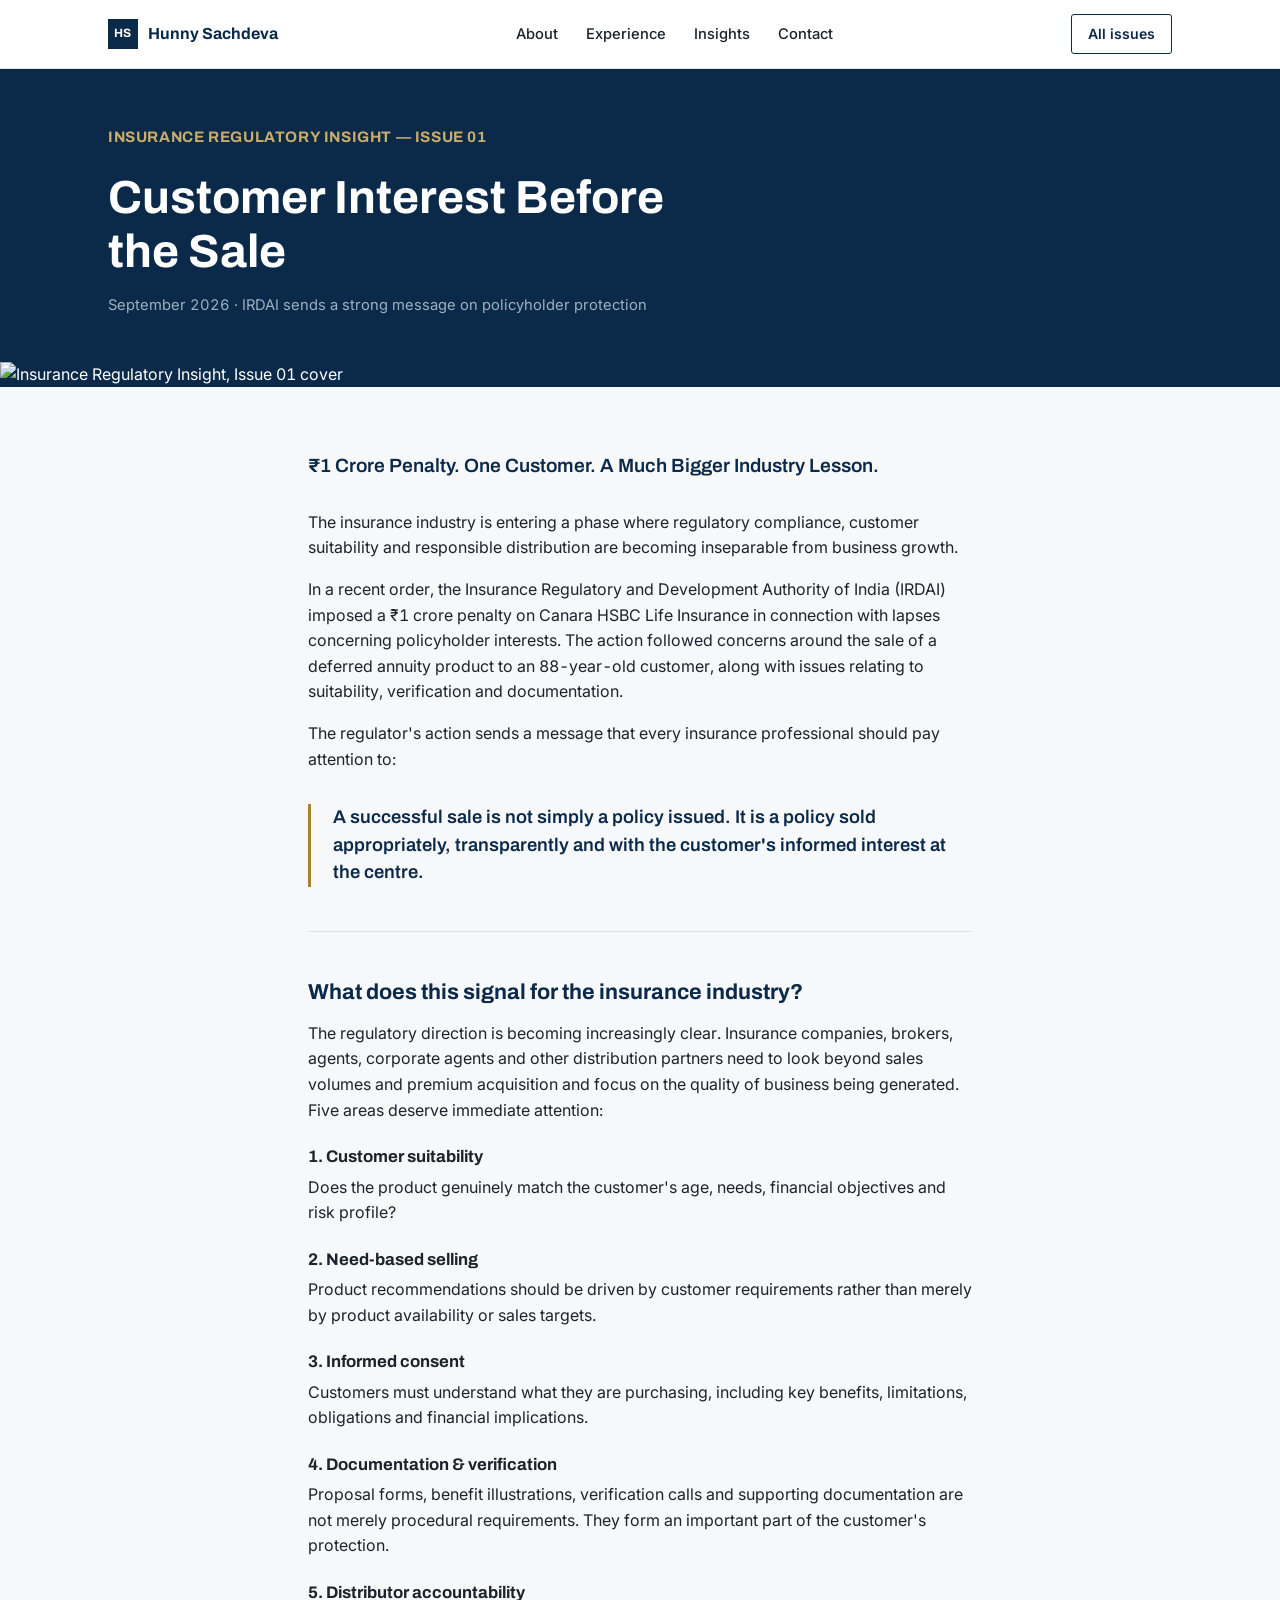
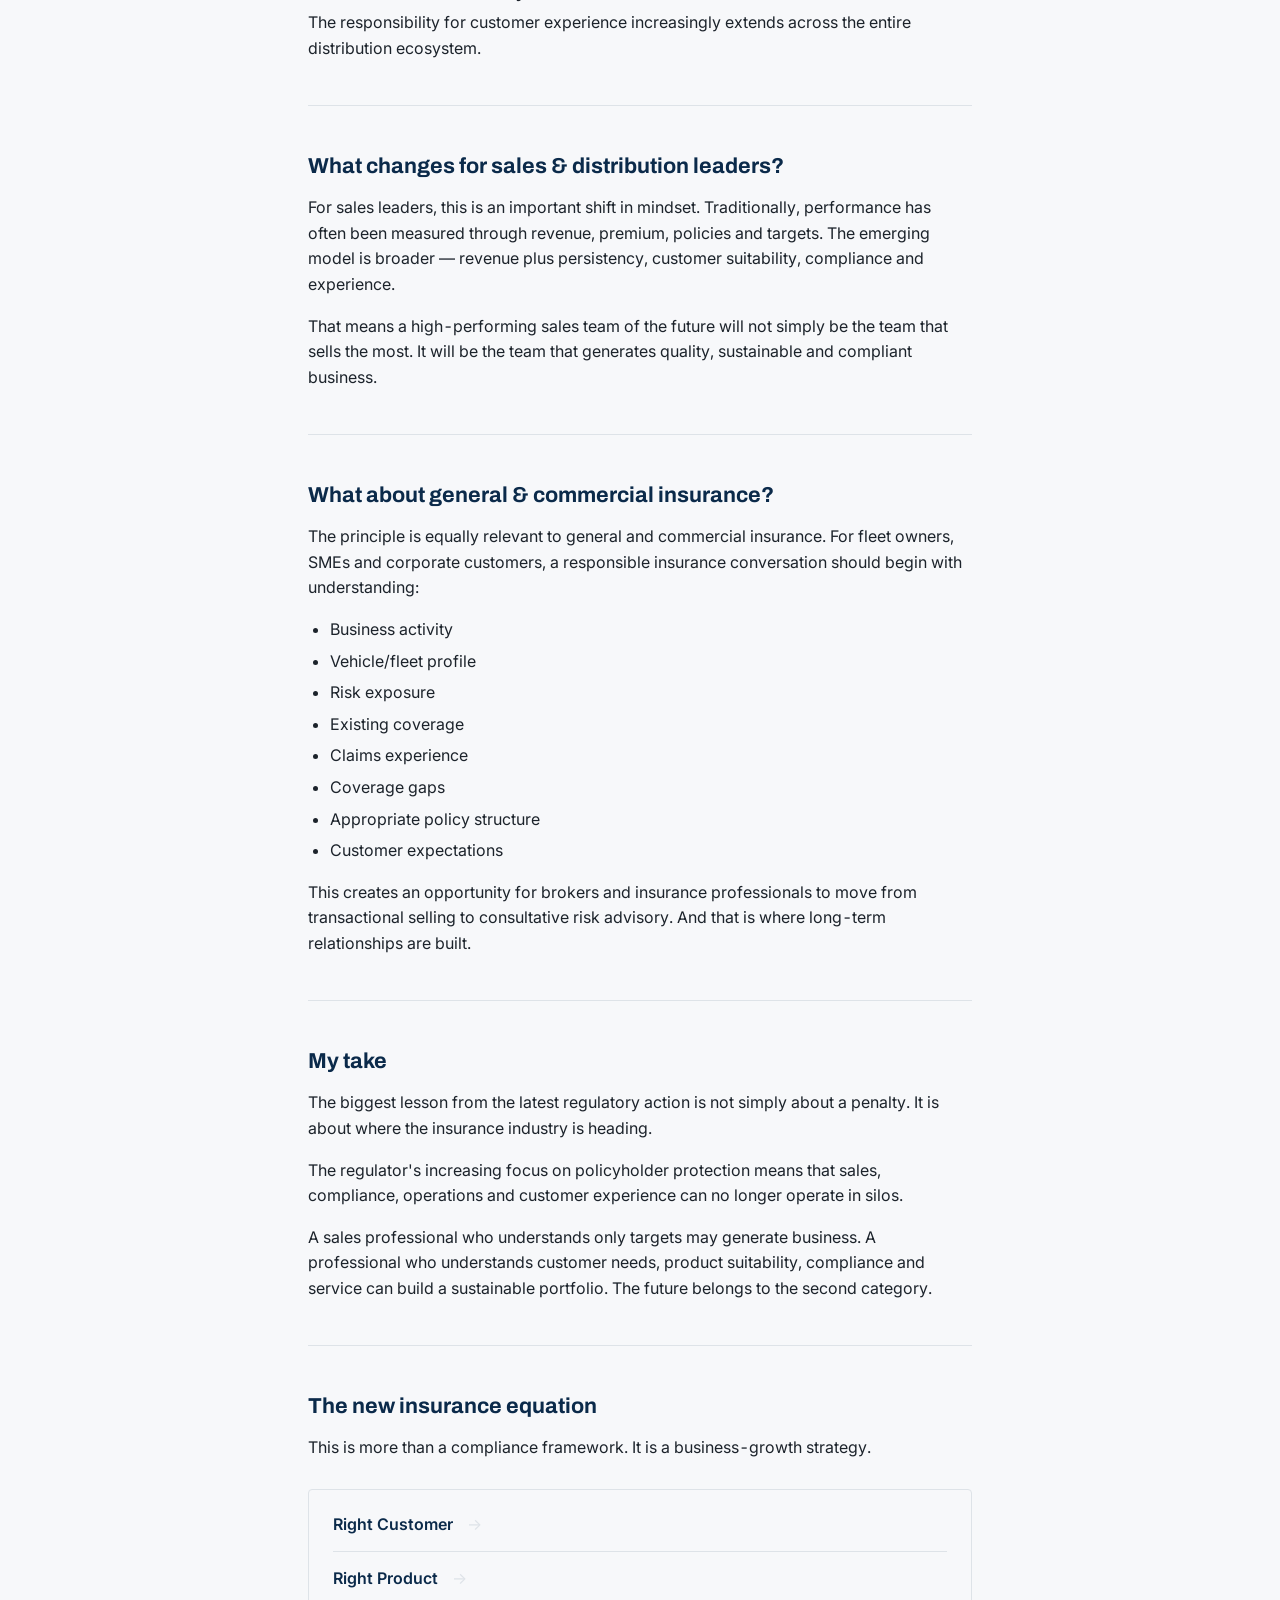
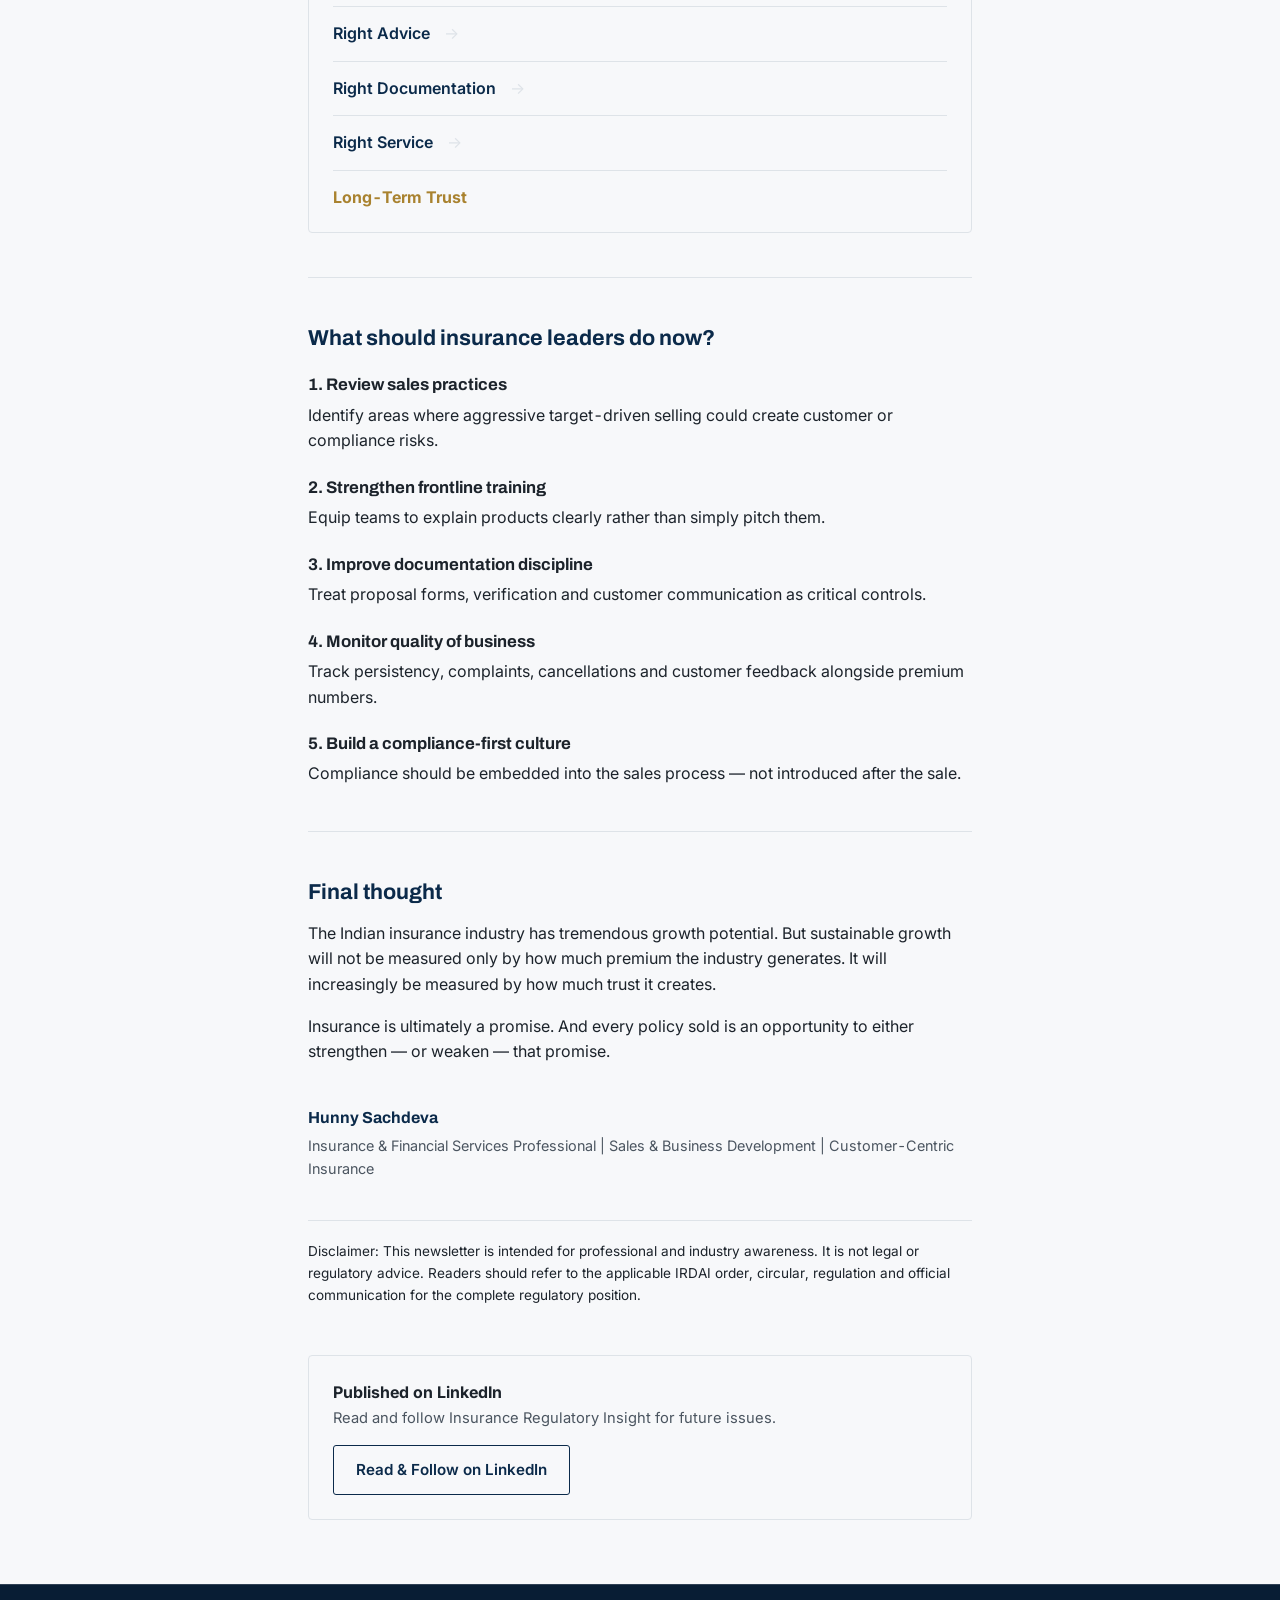
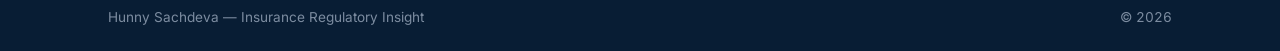
==== index.html @ 58532ed4 "Add files via upload" ====
<!DOCTYPE html>
<html lang="en">
<head>
<meta charset="UTF-8">
<meta name="viewport" content="width=device-width, initial-scale=1">
<title>Customer Interest Before the Sale — Insurance Regulatory Insight, Issue 01</title>
<meta name="description" content="What a ₹1 crore IRDAI penalty against Canara HSBC Life Insurance signals for customer suitability, need-based selling and distributor accountability across the insurance industry.">
<link rel="preconnect" href="https://fonts.googleapis.com">
<link rel="preconnect" href="https://fonts.gstatic.com" crossorigin>
<link href="https://fonts.googleapis.com/css2?family=Archivo:wght@600;700&family=Inter:wght@400;500;600&display=swap" rel="stylesheet">
<link rel="stylesheet" href="../../style.css">
</head>
<body>

<nav class="site-nav">
  <div class="container">
    <a href="../../index.html" class="mark"><span class="chip">HS</span> Hunny Sachdeva</a>
    <ul class="nav-links">
      <li><a href="../../index.html#about">About</a></li>
      <li><a href="../../index.html#experience">Experience</a></li>
      <li><a href="../../index.html#insights">Insights</a></li>
      <li><a href="../../index.html#contact">Contact</a></li>
    </ul>
    <a href="../../index.html#insights" class="nav-cta">All issues</a>
  </div>
</nav>

<header class="article-hero">
  <div class="container">
    <div class="masthead">INSURANCE REGULATORY INSIGHT — ISSUE 01</div>
    <h1>Customer Interest Before the Sale</h1>
    <div class="article-meta">September 2026 · IRDAI sends a strong message on policyholder protection</div>
  </div>
  <div class="cover-frame">
    <img src="../../images/issue-01-cover.svg" alt="Insurance Regulatory Insight, Issue 01 cover" style="width:100%; max-height:360px; object-fit:cover; object-position: top;">
  </div>
</header>

<article class="article-body">

  <p class="standfirst">₹1 Crore Penalty. One Customer. A Much Bigger Industry Lesson.</p>

  <p>The insurance industry is entering a phase where regulatory compliance, customer suitability and responsible distribution are becoming inseparable from business growth.</p>

  <p>In a recent order, the Insurance Regulatory and Development Authority of India (IRDAI) imposed a ₹1 crore penalty on Canara HSBC Life Insurance in connection with lapses concerning policyholder interests. The action followed concerns around the sale of a deferred annuity product to an 88-year-old customer, along with issues relating to suitability, verification and documentation.</p>

  <p>The regulator's action sends a message that every insurance professional should pay attention to:</p>

  <div class="quote">A successful sale is not simply a policy issued. It is a policy sold appropriately, transparently and with the customer's informed interest at the centre.</div>

  <hr>

  <h2>What does this signal for the insurance industry?</h2>
  <p>The regulatory direction is becoming increasingly clear. Insurance companies, brokers, agents, corporate agents and other distribution partners need to look beyond sales volumes and premium acquisition and focus on the quality of business being generated. Five areas deserve immediate attention:</p>

  <h3>1. Customer suitability</h3>
  <p>Does the product genuinely match the customer's age, needs, financial objectives and risk profile?</p>

  <h3>2. Need-based selling</h3>
  <p>Product recommendations should be driven by customer requirements rather than merely by product availability or sales targets.</p>

  <h3>3. Informed consent</h3>
  <p>Customers must understand what they are purchasing, including key benefits, limitations, obligations and financial implications.</p>

  <h3>4. Documentation &amp; verification</h3>
  <p>Proposal forms, benefit illustrations, verification calls and supporting documentation are not merely procedural requirements. They form an important part of the customer's protection.</p>

  <h3>5. Distributor accountability</h3>
  <p>The responsibility for customer experience increasingly extends across the entire distribution ecosystem.</p>

  <hr>

  <h2>What changes for sales &amp; distribution leaders?</h2>
  <p>For sales leaders, this is an important shift in mindset. Traditionally, performance has often been measured through revenue, premium, policies and targets. The emerging model is broader — revenue plus persistency, customer suitability, compliance and experience.</p>
  <p>That means a high-performing sales team of the future will not simply be the team that sells the most. It will be the team that generates quality, sustainable and compliant business.</p>

  <hr>

  <h2>What about general &amp; commercial insurance?</h2>
  <p>The principle is equally relevant to general and commercial insurance. For fleet owners, SMEs and corporate customers, a responsible insurance conversation should begin with understanding:</p>
  <ul>
    <li>Business activity</li>
    <li>Vehicle/fleet profile</li>
    <li>Risk exposure</li>
    <li>Existing coverage</li>
    <li>Claims experience</li>
    <li>Coverage gaps</li>
    <li>Appropriate policy structure</li>
    <li>Customer expectations</li>
  </ul>
  <p>This creates an opportunity for brokers and insurance professionals to move from transactional selling to consultative risk advisory. And that is where long-term relationships are built.</p>

  <hr>

  <h2>My take</h2>
  <p>The biggest lesson from the latest regulatory action is not simply about a penalty. It is about where the insurance industry is heading.</p>
  <p>The regulator's increasing focus on policyholder protection means that sales, compliance, operations and customer experience can no longer operate in silos.</p>
  <p>A sales professional who understands only targets may generate business. A professional who understands customer needs, product suitability, compliance and service can build a sustainable portfolio. The future belongs to the second category.</p>

  <hr>

  <h2>The new insurance equation</h2>
  <p>This is more than a compliance framework. It is a business-growth strategy.</p>
  <div class="equation-flow">
    <div><span>Right Customer</span> <span class="arrow">→</span></div>
    <div><span>Right Product</span> <span class="arrow">→</span></div>
    <div><span>Right Advice</span> <span class="arrow">→</span></div>
    <div><span>Right Documentation</span> <span class="arrow">→</span></div>
    <div><span>Right Service</span> <span class="arrow">→</span></div>
    <div>Long-Term Trust</div>
  </div>

  <hr>

  <h2>What should insurance leaders do now?</h2>

  <h3>1. Review sales practices</h3>
  <p>Identify areas where aggressive target-driven selling could create customer or compliance risks.</p>

  <h3>2. Strengthen frontline training</h3>
  <p>Equip teams to explain products clearly rather than simply pitch them.</p>

  <h3>3. Improve documentation discipline</h3>
  <p>Treat proposal forms, verification and customer communication as critical controls.</p>

  <h3>4. Monitor quality of business</h3>
  <p>Track persistency, complaints, cancellations and customer feedback alongside premium numbers.</p>

  <h3>5. Build a compliance-first culture</h3>
  <p>Compliance should be embedded into the sales process — not introduced after the sale.</p>

  <hr>

  <h2>Final thought</h2>
  <p>The Indian insurance industry has tremendous growth potential. But sustainable growth will not be measured only by how much premium the industry generates. It will increasingly be measured by how much trust it creates.</p>
  <p>Insurance is ultimately a promise. And every policy sold is an opportunity to either strengthen — or weaken — that promise.</p>

  <div class="byline">
    Hunny Sachdeva
    <span>Insurance &amp; Financial Services Professional | Sales &amp; Business Development | Customer-Centric Insurance</span>
  </div>

  <p class="disclaimer">Disclaimer: This newsletter is intended for professional and industry awareness. It is not legal or regulatory advice. Readers should refer to the applicable IRDAI order, circular, regulation and official communication for the complete regulatory position.</p>

  <div class="back-to-newsletter">
    <div>
      <strong>Published on LinkedIn</strong><br>
      <span style="color: var(--ink-soft); font-size: 0.92rem;">Read and follow Insurance Regulatory Insight for future issues.</span>
    </div>
    <a href="https://www.linkedin.com/newsletters/insurance-regulatory-insight-7504091886962266112" class="btn btn-outline on-light" target="_blank" rel="noopener">Read &amp; Follow on LinkedIn</a>
  </div>

</article>

<footer class="site-footer">
  <div class="container">
    <span>Hunny Sachdeva — Insurance Regulatory Insight</span>
    <span>© 2026</span>
  </div>
</footer>

</body>
</html>
---- style.css ----
/* =========================================================
   Hunny Sachdeva — Portfolio + Insurance Regulatory Insight
   Design: clean corporate / trust-building (insurer & bank register)
   ========================================================= */

:root {
  --navy: #0B2A4A;
  --navy-deep: #081D34;
  --ink: #1C232B;
  --ink-soft: #4B5560;
  --paper: #F7F8FA;
  --white: #FFFFFF;
  --steel: #2E6DA4;
  --gold: #A9822F;
  --line: #DEE3E8;
  --line-on-navy: rgba(255,255,255,0.16);

  --font-head: "Archivo", "Helvetica Neue", Arial, sans-serif;
  --font-body: "Inter", "Helvetica Neue", Arial, sans-serif;

  --container: 1120px;
}

*, *::before, *::after { box-sizing: border-box; }

html { scroll-behavior: smooth; }

body {
  margin: 0;
  background: var(--paper);
  color: var(--ink);
  font-family: var(--font-body);
  font-size: 16px;
  line-height: 1.6;
  font-variant-numeric: tabular-nums;
  -webkit-font-smoothing: antialiased;
}

a { color: var(--steel); text-decoration: none; }
a:hover { text-decoration: underline; }
a:focus-visible, button:focus-visible { outline: 2px solid var(--gold); outline-offset: 3px; }

img { max-width: 100%; display: block; }

.container {
  width: 100%;
  max-width: var(--container);
  margin: 0 auto;
  padding: 0 28px;
}

h1, h2, h3, h4 {
  font-family: var(--font-head);
  color: var(--navy);
  font-weight: 700;
  line-height: 1.15;
  margin: 0;
}

p { margin: 0 0 1em; max-width: 66ch; }
p:last-child { margin-bottom: 0; }

/* ---------- Nav ---------- */

.site-nav {
  position: sticky;
  top: 0;
  z-index: 40;
  background: var(--white);
  border-bottom: 1px solid var(--line);
}

.site-nav .container {
  display: flex;
  align-items: center;
  justify-content: space-between;
  height: 68px;
}

.mark {
  display: flex;
  align-items: center;
  gap: 10px;
  font-family: var(--font-head);
  font-weight: 700;
  color: var(--navy);
  font-size: 1rem;
}

.mark .chip {
  width: 30px;
  height: 30px;
  background: var(--navy);
  color: var(--white);
  display: flex;
  align-items: center;
  justify-content: center;
  font-size: 0.75rem;
  letter-spacing: 0.02em;
}

.nav-links {
  display: flex;
  gap: 28px;
  list-style: none;
  margin: 0;
  padding: 0;
}

.nav-links a {
  color: var(--ink);
  font-size: 0.92rem;
  font-weight: 500;
}
.nav-links a:hover { color: var(--steel); text-decoration: none; }

.nav-cta {
  border: 1px solid var(--navy);
  color: var(--navy);
  padding: 8px 16px;
  font-size: 0.88rem;
  font-weight: 600;
  border-radius: 3px;
}
.nav-cta:hover { background: var(--navy); color: var(--white); text-decoration: none; }

/* ---------- Buttons ---------- */

.btn {
  display: inline-flex;
  align-items: center;
  gap: 8px;
  padding: 12px 22px;
  font-family: var(--font-body);
  font-weight: 600;
  font-size: 0.95rem;
  border-radius: 3px;
  border: 1px solid transparent;
  cursor: pointer;
}
.btn-primary { background: var(--gold); color: var(--navy-deep); }
.btn-primary:hover { background: #977321; text-decoration: none; }
.btn-outline { border-color: var(--line-on-navy); color: var(--white); }
.btn-outline:hover { background: rgba(255,255,255,0.08); text-decoration: none; }
.btn-outline.on-light { border-color: var(--navy); color: var(--navy); }
.btn-outline.on-light:hover { background: var(--navy); color: var(--white); }

/* ---------- Hero ---------- */

.hero {
  background: linear-gradient(180deg, var(--navy) 0%, var(--navy-deep) 100%);
  color: var(--white);
  padding: 88px 0 0;
}

.hero .eyebrow {
  color: #C9AE6B;
  font-weight: 600;
  font-size: 0.98rem;
  margin-bottom: 18px;
}

.hero h1 {
  color: var(--white);
  font-size: clamp(2.4rem, 5vw, 3.4rem);
  max-width: 14ch;
}

.hero .lede {
  color: #CBD6E2;
  font-size: 1.1rem;
  max-width: 56ch;
  margin-top: 18px;
}

.hero .actions {
  display: flex;
  gap: 14px;
  margin-top: 32px;
  flex-wrap: wrap;
}

.stat-strip {
  margin-top: 64px;
  border-top: 1px solid var(--line-on-navy);
  display: grid;
  grid-template-columns: repeat(4, 1fr);
}

.stat-strip div {
  padding: 22px 0;
  border-right: 1px solid var(--line-on-navy);
}
.stat-strip div:last-child { border-right: none; }

.stat-strip .num {
  font-family: var(--font-head);
  font-size: 1.7rem;
  font-weight: 700;
  color: var(--white);
}
.stat-strip .label {
  color: #9FB0C2;
  font-size: 0.85rem;
  margin-top: 2px;
}

/* ---------- Sections ---------- */

section { padding: 72px 0; border-bottom: 1px solid var(--line); }
section:last-of-type { border-bottom: none; }

.section-head {
  display: flex;
  align-items: baseline;
  gap: 14px;
  margin-bottom: 36px;
}
.section-head .tick {
  width: 22px;
  height: 3px;
  background: var(--gold);
  flex-shrink: 0;
}
.section-head h2 { font-size: 1.7rem; }

.two-col {
  display: grid;
  grid-template-columns: 1.3fr 1fr;
  gap: 56px;
  align-items: start;
}

.quote {
  border-left: 3px solid var(--gold);
  padding-left: 22px;
  margin: 28px 0 0;
  font-family: var(--font-head);
  font-size: 1.15rem;
  color: var(--navy);
  font-weight: 600;
  line-height: 1.5;
}

.fact-list {
  border: 1px solid var(--line);
  border-radius: 4px;
  overflow: hidden;
}
.fact-list div {
  display: flex;
  justify-content: space-between;
  padding: 14px 18px;
  border-bottom: 1px solid var(--line);
  font-size: 0.92rem;
}
.fact-list div:last-child { border-bottom: none; }
.fact-list span:first-child { color: var(--ink-soft); }
.fact-list span:last-child { font-weight: 600; color: var(--navy); }

/* ---------- Experience ---------- */

.timeline-row {
  display: grid;
  grid-template-columns: 200px 1fr;
  gap: 32px;
  padding: 26px 0;
  border-top: 1px solid var(--line);
}
.timeline-row:first-child { border-top: none; }

.timeline-row .when {
  color: var(--ink-soft);
  font-size: 0.9rem;
}
.timeline-row .when .current-tag {
  display: inline-block;
  margin-top: 8px;
  background: var(--navy);
  color: var(--white);
  font-size: 0.75rem;
  font-weight: 600;
  padding: 3px 9px;
  border-radius: 3px;
}

.timeline-row h3 { font-size: 1.15rem; margin-bottom: 2px; }
.timeline-row .company { color: var(--steel); font-weight: 600; font-size: 0.95rem; margin-bottom: 10px; }
.timeline-row ul { margin: 10px 0 0; padding-left: 18px; color: var(--ink-soft); font-size: 0.94rem; }
.timeline-row ul li { margin-bottom: 4px; }
.timeline-row p { color: var(--ink-soft); font-size: 0.96rem; }

/* ---------- Skills ---------- */

.skills-section { background: var(--navy); color: var(--white); }
.skills-section .section-head h2 { color: var(--white); }
.skills-grid {
  display: grid;
  grid-template-columns: repeat(2, 1fr);
  gap: 0;
  border: 1px solid var(--line-on-navy);
  border-radius: 4px;
  overflow: hidden;
}
.skills-grid > div {
  padding: 26px 28px;
  border-right: 1px solid var(--line-on-navy);
  border-bottom: 1px solid var(--line-on-navy);
}
.skills-grid > div:nth-child(2n) { border-right: none; }
.skills-grid > div:nth-last-child(-n+2) { border-bottom: none; }
.skills-grid h3 { color: var(--white); font-size: 1.02rem; margin-bottom: 6px; }
.skills-grid p { color: #B7C4D2; font-size: 0.92rem; margin: 0; }

/* ---------- Insights / Publications ---------- */

.pub-card {
  display: grid;
  grid-template-columns: 220px 1fr;
  gap: 32px;
  border: 1px solid var(--line);
  border-radius: 4px;
  overflow: hidden;
}
.pub-card .cover { background: var(--navy); }
.pub-card .cover img { width: 100%; height: 100%; object-fit: cover; }
.pub-card .body { padding: 28px 28px 28px 0; }
.pub-card .issue-tag {
  color: var(--gold);
  font-weight: 600;
  font-size: 0.85rem;
  margin-bottom: 8px;
}
.pub-card h3 { font-size: 1.3rem; margin-bottom: 10px; }
.pub-card p { color: var(--ink-soft); }
.pub-card .read-link { display: inline-block; margin-top: 14px; font-weight: 600; }

/* ---------- CV ---------- */

.cv-block {
  border: 1px solid var(--line);
  border-radius: 4px;
  padding: 32px;
  display: flex;
  justify-content: space-between;
  align-items: center;
  gap: 24px;
  flex-wrap: wrap;
}
.cv-block p { margin: 0; color: var(--ink-soft); }

/* ---------- Contact / Footer ---------- */

.contact-section {
  background: var(--navy-deep);
  color: var(--white);
}
.contact-section .section-head h2 { color: var(--white); }
.contact-section p { color: #B7C4D2; }
.contact-links {
  display: flex;
  gap: 16px;
  margin-top: 24px;
  flex-wrap: wrap;
}

.site-footer {
  background: var(--navy-deep);
  color: #7C8CA0;
  padding: 22px 0;
  font-size: 0.85rem;
  border-top: 1px solid var(--line-on-navy);
}
.site-footer .container { display: flex; justify-content: space-between; flex-wrap: wrap; gap: 8px; }

/* ---------- Article (Issue pages) ---------- */

.article-hero {
  background: var(--navy);
  color: var(--white);
  padding: 56px 0 0;
}
.article-hero .container { padding-bottom: 0; }
.masthead {
  color: #C9AE6B;
  font-family: var(--font-head);
  font-weight: 700;
  letter-spacing: 0.04em;
  font-size: 0.95rem;
  margin-bottom: 22px;
}
.article-hero h1 {
  color: var(--white);
  font-size: clamp(2rem, 4.2vw, 2.9rem);
  max-width: 22ch;
}
.article-meta {
  color: #9FB0C2;
  font-size: 0.92rem;
  margin-top: 16px;
}
.article-hero .cover-frame {
  margin-top: 44px;
}

.article-body {
  max-width: 72ch;
  margin: 0 auto;
  padding: 64px 28px;
}
.article-body .standfirst {
  font-family: var(--font-head);
  font-size: 1.2rem;
  color: var(--navy);
  font-weight: 600;
  margin-bottom: 28px;
}
.article-body h2 {
  font-size: 1.35rem;
  margin-top: 48px;
  margin-bottom: 16px;
}
.article-body h3 {
  font-size: 1.05rem;
  margin-top: 24px;
  margin-bottom: 8px;
  color: var(--ink);
}
.article-body p { color: var(--ink); max-width: none; }
.article-body ul, .article-body ol { color: var(--ink); padding-left: 22px; }
.article-body li { margin-bottom: 6px; }
.article-body .quote { margin: 32px 0; }
.article-body hr {
  border: none;
  border-top: 1px solid var(--line);
  margin: 44px 0;
}

.equation-flow {
  border: 1px solid var(--line);
  border-radius: 4px;
  padding: 8px 24px;
  margin: 28px 0;
}
.equation-flow div {
  display: flex;
  align-items: center;
  gap: 14px;
  padding: 14px 0;
  border-bottom: 1px solid var(--line);
  font-weight: 600;
  color: var(--navy);
}
.equation-flow div:last-child { border-bottom: none; font-weight: 700; color: var(--gold); }
.equation-flow .arrow { color: var(--line); font-weight: 400; }

.disclaimer {
  font-size: 0.85rem;
  color: var(--ink-soft);
  border-top: 1px solid var(--line);
  padding-top: 20px;
  margin-top: 40px;
}

.byline {
  margin-top: 40px;
  font-family: var(--font-head);
  font-weight: 700;
  color: var(--navy);
}
.byline span { display: block; font-family: var(--font-body); font-weight: 400; color: var(--ink-soft); font-size: 0.9rem; margin-top: 4px; }

.back-to-newsletter {
  margin-top: 48px;
  padding: 24px;
  background: var(--paper);
  border: 1px solid var(--line);
  border-radius: 4px;
  display: flex;
  justify-content: space-between;
  align-items: center;
  flex-wrap: wrap;
  gap: 14px;
}

/* ---------- Responsive ---------- */

@media (max-width: 860px) {
  .two-col { grid-template-columns: 1fr; }
  .stat-strip { grid-template-columns: repeat(2, 1fr); }
  .stat-strip div:nth-child(2) { border-right: none; }
  .skills-grid { grid-template-columns: 1fr; }
  .skills-grid > div:nth-child(2n) { border-right: 1px solid var(--line-on-navy); }
  .skills-grid > div:last-child { border-bottom: none; }
  .timeline-row { grid-template-columns: 1fr; gap: 6px; }
  .pub-card { grid-template-columns: 1fr; }
  .pub-card .cover { height: 180px; }
  .pub-card .body { padding: 22px; }
  .nav-links { display: none; }
  .cv-block { flex-direction: column; align-items: flex-start; }
}

@media (prefers-reduced-motion: reduce) {
  html { scroll-behavior: auto; }
}
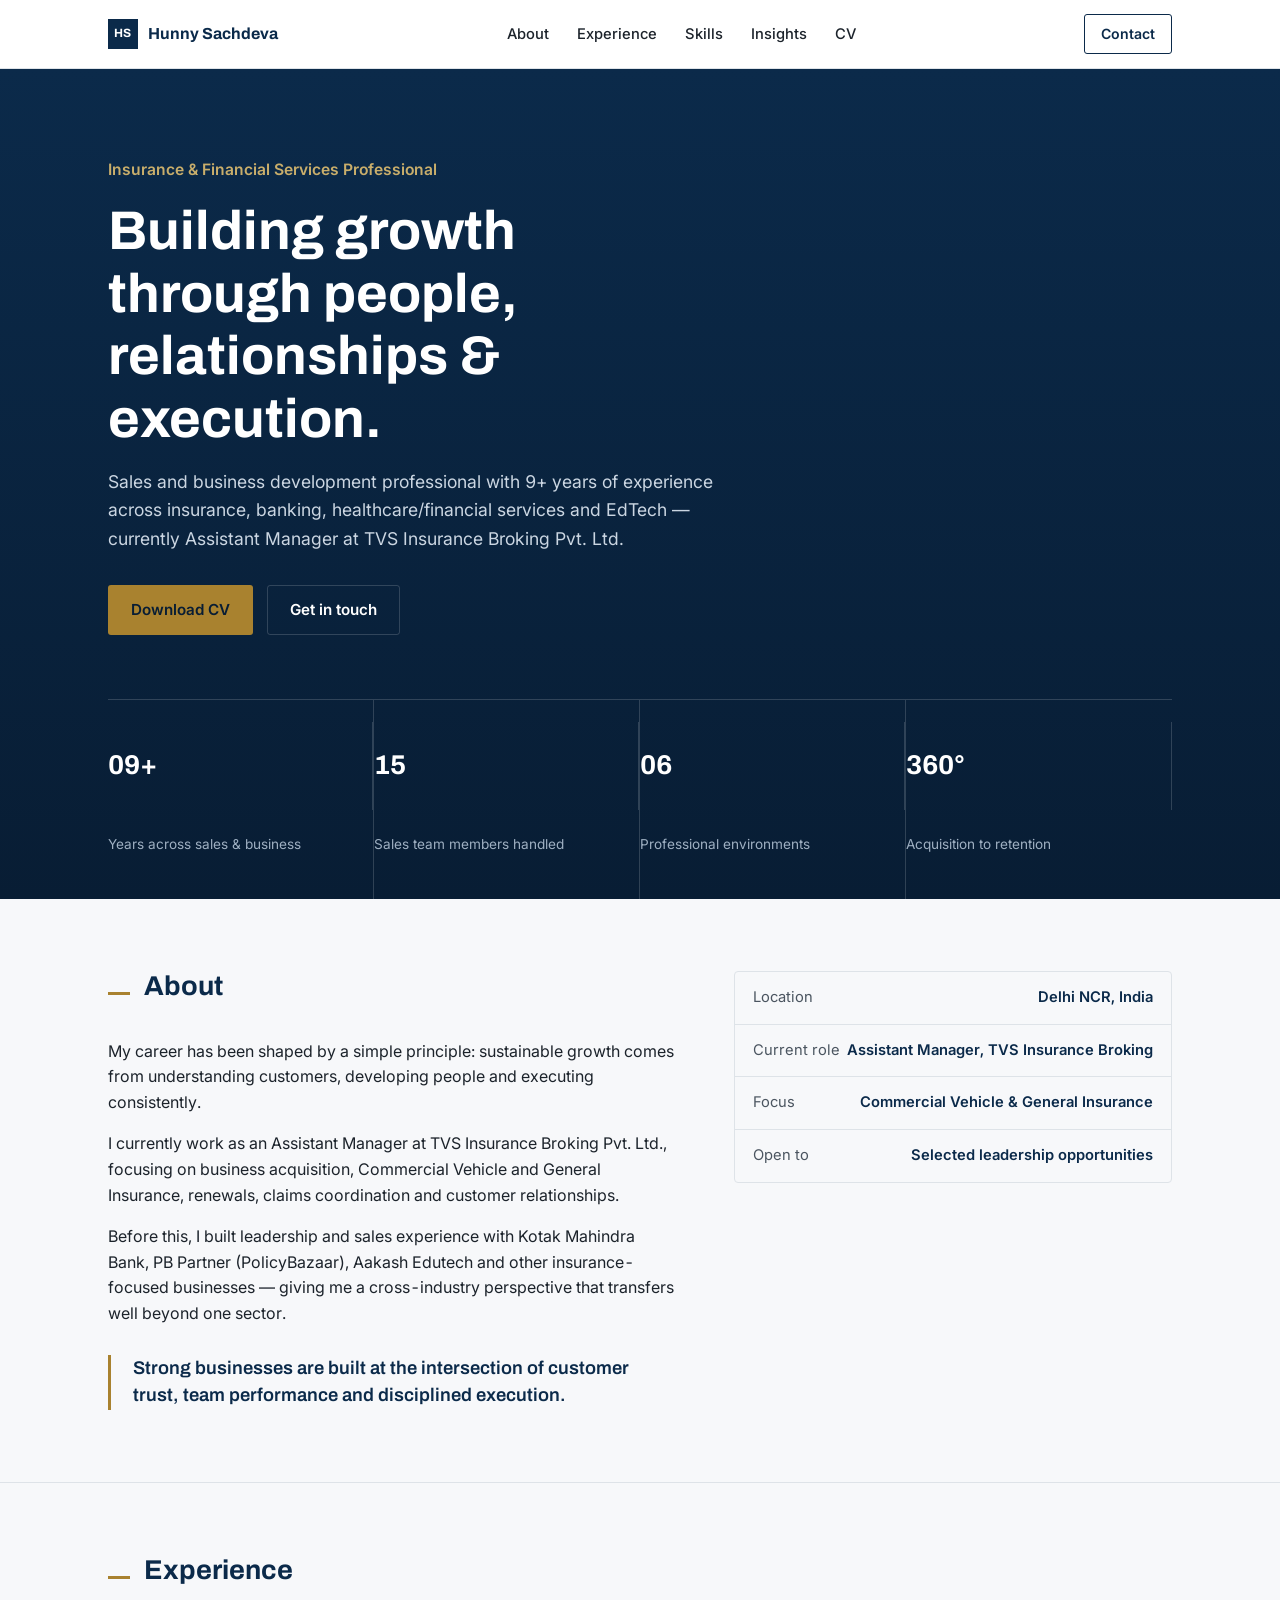
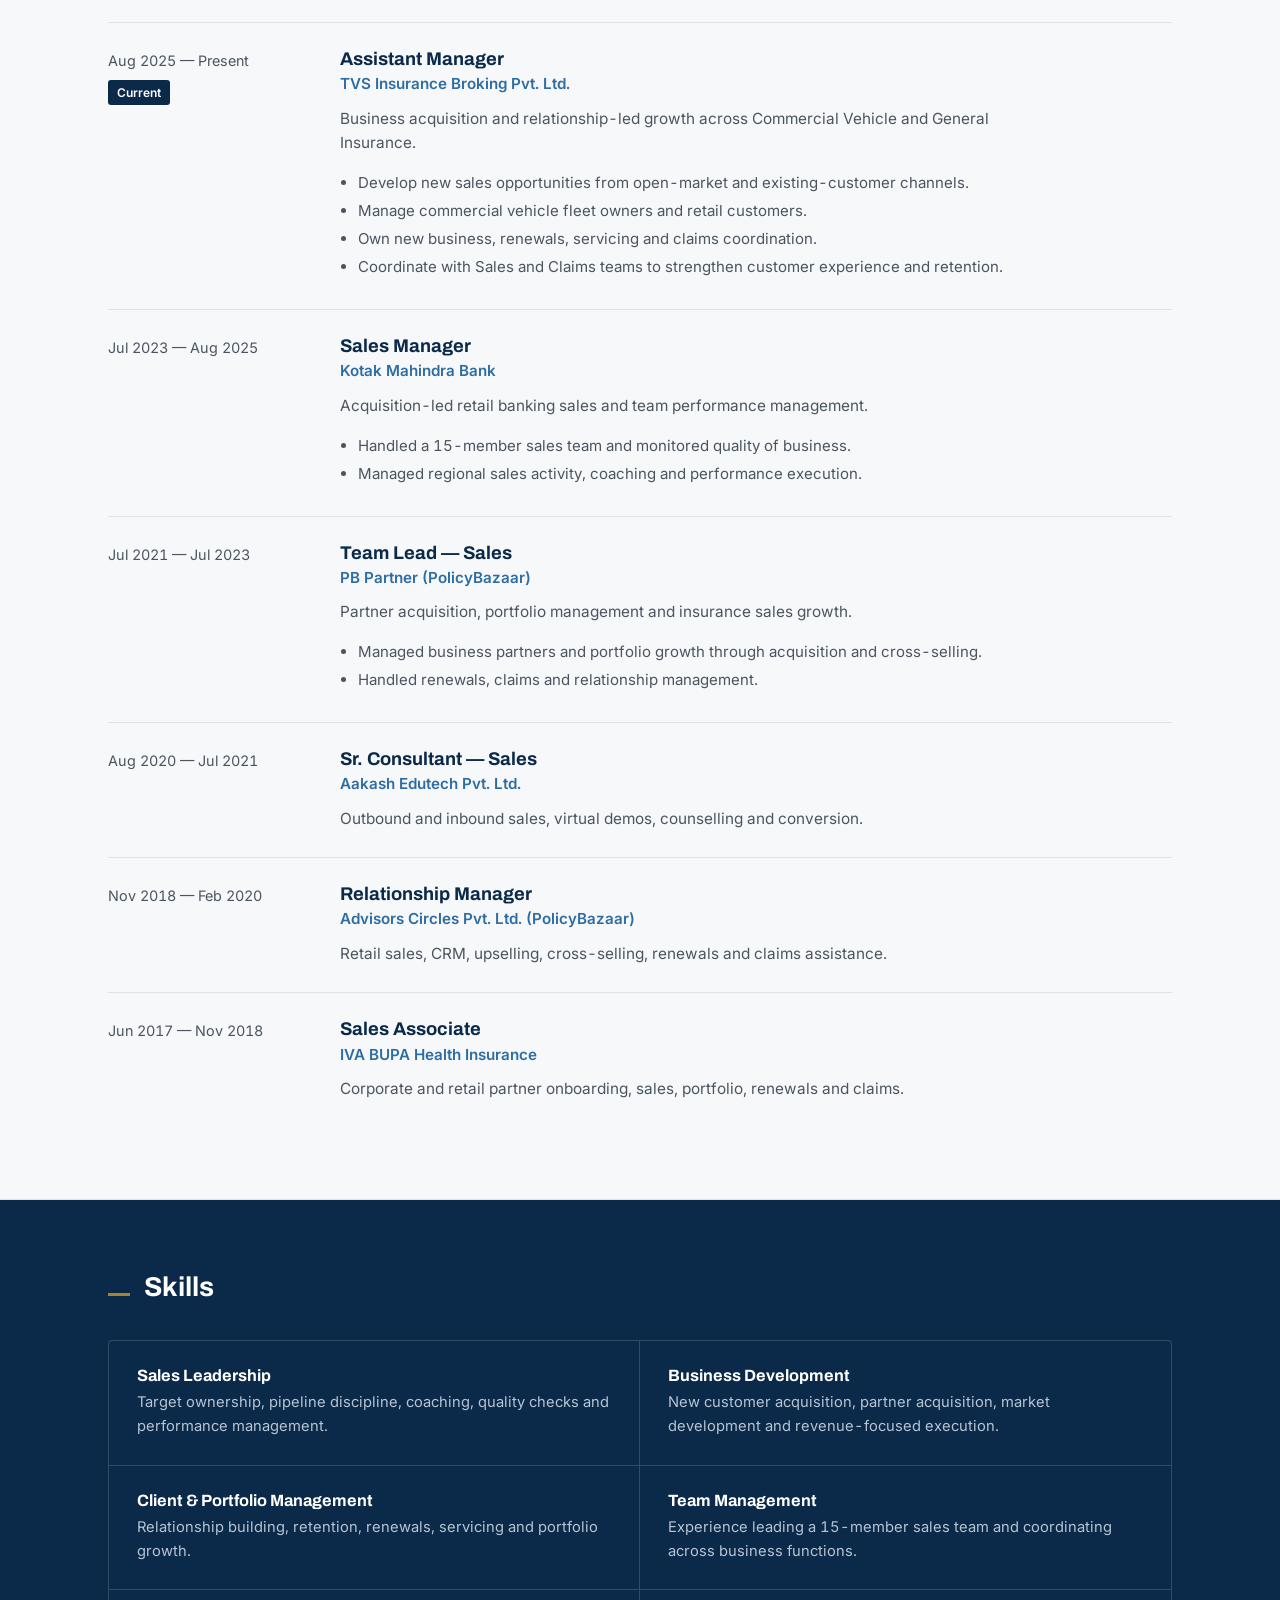
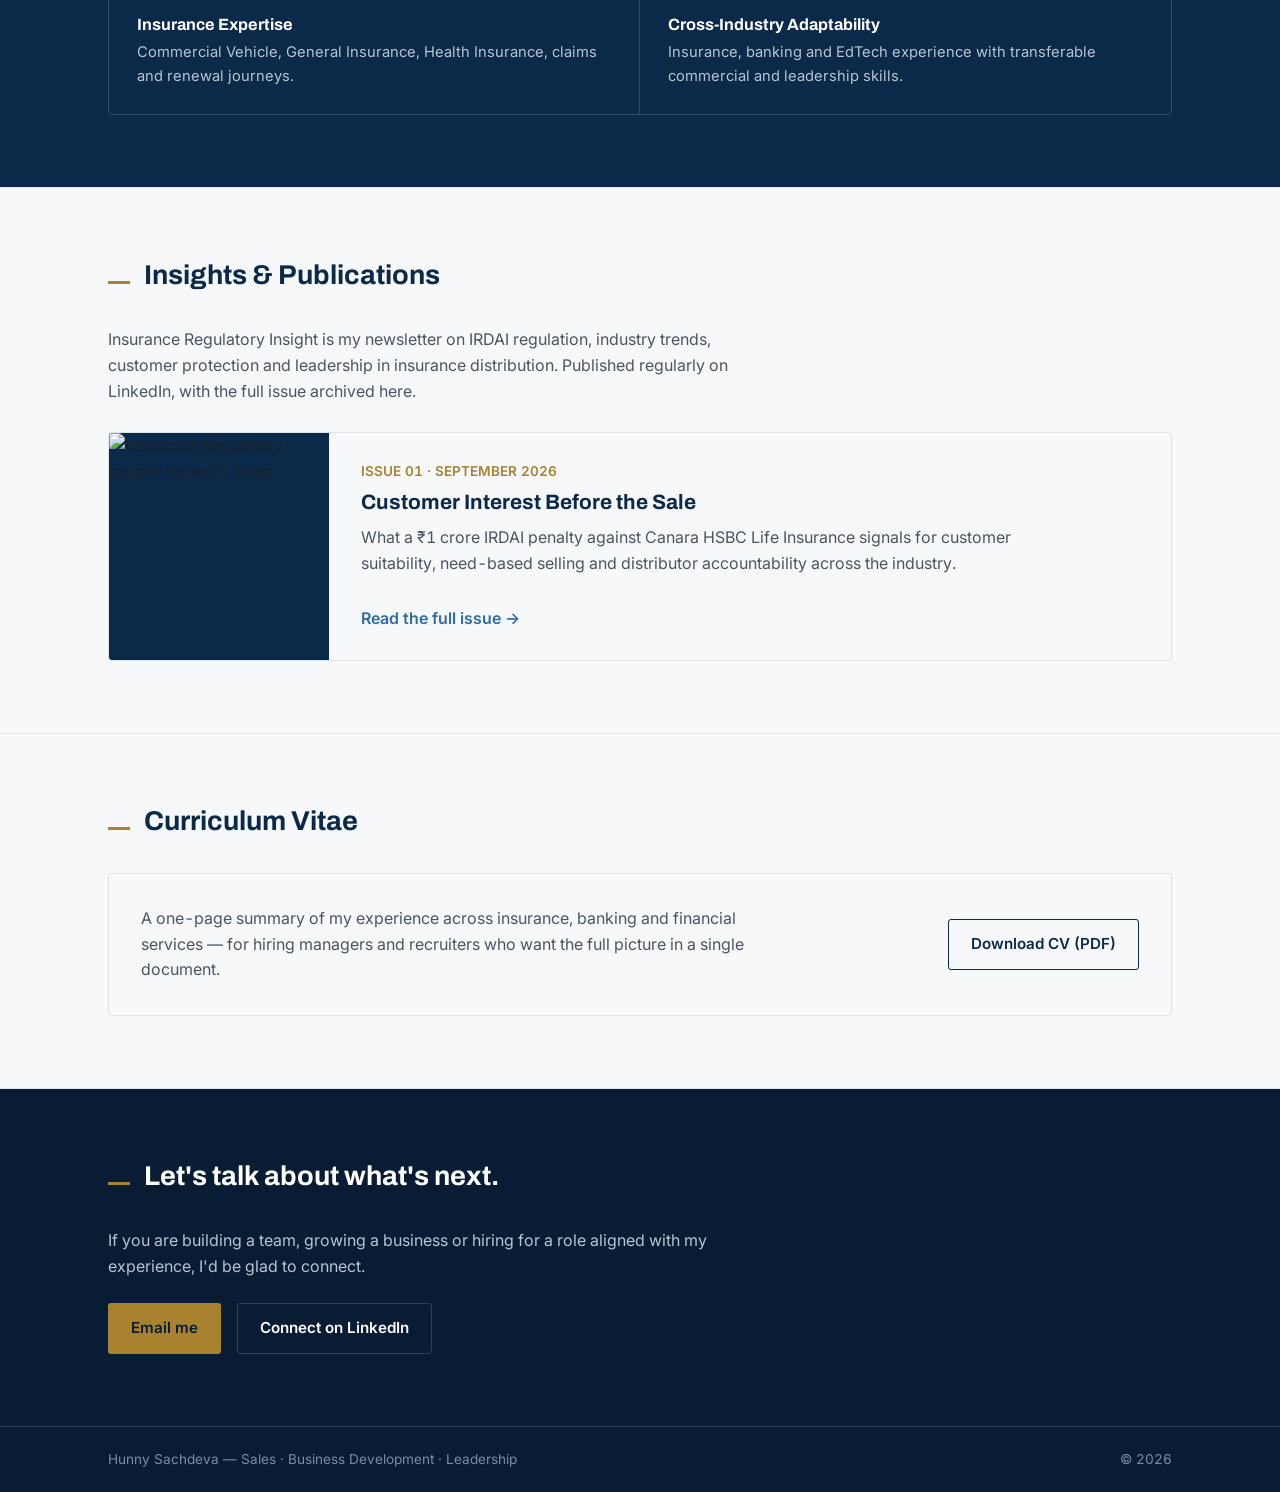
==== commit def35677: "Add files via upload" ====
--- a/index.html
+++ b/index.html
@@ -3,158 +3,212 @@
 <head>
 <meta charset="UTF-8">
 <meta name="viewport" content="width=device-width, initial-scale=1">
-<title>Customer Interest Before the Sale — Insurance Regulatory Insight, Issue 01</title>
-<meta name="description" content="What a ₹1 crore IRDAI penalty against Canara HSBC Life Insurance signals for customer suitability, need-based selling and distributor accountability across the insurance industry.">
+<title>Hunny Sachdeva — Insurance &amp; Financial Services Professional</title>
+<meta name="description" content="Hunny Sachdeva — Sales, business development and team leadership professional across insurance, banking and financial services. Publisher of Insurance Regulatory Insight.">
 <link rel="preconnect" href="https://fonts.googleapis.com">
 <link rel="preconnect" href="https://fonts.gstatic.com" crossorigin>
 <link href="https://fonts.googleapis.com/css2?family=Archivo:wght@600;700&family=Inter:wght@400;500;600&display=swap" rel="stylesheet">
-<link rel="stylesheet" href="../../style.css">
+<link rel="stylesheet" href="style.css">
 </head>
 <body>
 
 <nav class="site-nav">
   <div class="container">
-    <a href="../../index.html" class="mark"><span class="chip">HS</span> Hunny Sachdeva</a>
+    <a href="#top" class="mark"><span class="chip">HS</span> Hunny Sachdeva</a>
     <ul class="nav-links">
-      <li><a href="../../index.html#about">About</a></li>
-      <li><a href="../../index.html#experience">Experience</a></li>
-      <li><a href="../../index.html#insights">Insights</a></li>
-      <li><a href="../../index.html#contact">Contact</a></li>
+      <li><a href="#about">About</a></li>
+      <li><a href="#experience">Experience</a></li>
+      <li><a href="#skills">Skills</a></li>
+      <li><a href="#insights">Insights</a></li>
+      <li><a href="#cv">CV</a></li>
     </ul>
-    <a href="../../index.html#insights" class="nav-cta">All issues</a>
+    <a href="#contact" class="nav-cta">Contact</a>
   </div>
 </nav>
 
-<header class="article-hero">
-  <div class="container">
-    <div class="masthead">INSURANCE REGULATORY INSIGHT — ISSUE 01</div>
-    <h1>Customer Interest Before the Sale</h1>
-    <div class="article-meta">September 2026 · IRDAI sends a strong message on policyholder protection</div>
-  </div>
-  <div class="cover-frame">
-    <img src="../../images/issue-01-cover.svg" alt="Insurance Regulatory Insight, Issue 01 cover" style="width:100%; max-height:360px; object-fit:cover; object-position: top;">
+<header class="hero" id="top">
+  <div class="container">
+    <div class="eyebrow">Insurance &amp; Financial Services Professional</div>
+    <h1>Building growth through people, relationships &amp; execution.</h1>
+    <p class="lede">Sales and business development professional with 9+ years of experience across insurance, banking, healthcare/financial services and EdTech — currently Assistant Manager at TVS Insurance Broking Pvt. Ltd.</p>
+    <div class="actions">
+      <a href="#cv" class="btn btn-primary">Download CV</a>
+      <a href="#contact" class="btn btn-outline">Get in touch</a>
+    </div>
+
+    <div class="stat-strip">
+      <div><div class="num">09+</div><div class="label">Years across sales &amp; business</div></div>
+      <div><div class="num">15</div><div class="label">Sales team members handled</div></div>
+      <div><div class="num">06</div><div class="label">Professional environments</div></div>
+      <div><div class="num">360°</div><div class="label">Acquisition to retention</div></div>
+    </div>
   </div>
 </header>
 
-<article class="article-body">
-
-  <p class="standfirst">₹1 Crore Penalty. One Customer. A Much Bigger Industry Lesson.</p>
-
-  <p>The insurance industry is entering a phase where regulatory compliance, customer suitability and responsible distribution are becoming inseparable from business growth.</p>
-
-  <p>In a recent order, the Insurance Regulatory and Development Authority of India (IRDAI) imposed a ₹1 crore penalty on Canara HSBC Life Insurance in connection with lapses concerning policyholder interests. The action followed concerns around the sale of a deferred annuity product to an 88-year-old customer, along with issues relating to suitability, verification and documentation.</p>
-
-  <p>The regulator's action sends a message that every insurance professional should pay attention to:</p>
-
-  <div class="quote">A successful sale is not simply a policy issued. It is a policy sold appropriately, transparently and with the customer's informed interest at the centre.</div>
-
-  <hr>
-
-  <h2>What does this signal for the insurance industry?</h2>
-  <p>The regulatory direction is becoming increasingly clear. Insurance companies, brokers, agents, corporate agents and other distribution partners need to look beyond sales volumes and premium acquisition and focus on the quality of business being generated. Five areas deserve immediate attention:</p>
-
-  <h3>1. Customer suitability</h3>
-  <p>Does the product genuinely match the customer's age, needs, financial objectives and risk profile?</p>
-
-  <h3>2. Need-based selling</h3>
-  <p>Product recommendations should be driven by customer requirements rather than merely by product availability or sales targets.</p>
-
-  <h3>3. Informed consent</h3>
-  <p>Customers must understand what they are purchasing, including key benefits, limitations, obligations and financial implications.</p>
-
-  <h3>4. Documentation &amp; verification</h3>
-  <p>Proposal forms, benefit illustrations, verification calls and supporting documentation are not merely procedural requirements. They form an important part of the customer's protection.</p>
-
-  <h3>5. Distributor accountability</h3>
-  <p>The responsibility for customer experience increasingly extends across the entire distribution ecosystem.</p>
-
-  <hr>
-
-  <h2>What changes for sales &amp; distribution leaders?</h2>
-  <p>For sales leaders, this is an important shift in mindset. Traditionally, performance has often been measured through revenue, premium, policies and targets. The emerging model is broader — revenue plus persistency, customer suitability, compliance and experience.</p>
-  <p>That means a high-performing sales team of the future will not simply be the team that sells the most. It will be the team that generates quality, sustainable and compliant business.</p>
-
-  <hr>
-
-  <h2>What about general &amp; commercial insurance?</h2>
-  <p>The principle is equally relevant to general and commercial insurance. For fleet owners, SMEs and corporate customers, a responsible insurance conversation should begin with understanding:</p>
-  <ul>
-    <li>Business activity</li>
-    <li>Vehicle/fleet profile</li>
-    <li>Risk exposure</li>
-    <li>Existing coverage</li>
-    <li>Claims experience</li>
-    <li>Coverage gaps</li>
-    <li>Appropriate policy structure</li>
-    <li>Customer expectations</li>
-  </ul>
-  <p>This creates an opportunity for brokers and insurance professionals to move from transactional selling to consultative risk advisory. And that is where long-term relationships are built.</p>
-
-  <hr>
-
-  <h2>My take</h2>
-  <p>The biggest lesson from the latest regulatory action is not simply about a penalty. It is about where the insurance industry is heading.</p>
-  <p>The regulator's increasing focus on policyholder protection means that sales, compliance, operations and customer experience can no longer operate in silos.</p>
-  <p>A sales professional who understands only targets may generate business. A professional who understands customer needs, product suitability, compliance and service can build a sustainable portfolio. The future belongs to the second category.</p>
-
-  <hr>
-
-  <h2>The new insurance equation</h2>
-  <p>This is more than a compliance framework. It is a business-growth strategy.</p>
-  <div class="equation-flow">
-    <div><span>Right Customer</span> <span class="arrow">→</span></div>
-    <div><span>Right Product</span> <span class="arrow">→</span></div>
-    <div><span>Right Advice</span> <span class="arrow">→</span></div>
-    <div><span>Right Documentation</span> <span class="arrow">→</span></div>
-    <div><span>Right Service</span> <span class="arrow">→</span></div>
-    <div>Long-Term Trust</div>
-  </div>
-
-  <hr>
-
-  <h2>What should insurance leaders do now?</h2>
-
-  <h3>1. Review sales practices</h3>
-  <p>Identify areas where aggressive target-driven selling could create customer or compliance risks.</p>
-
-  <h3>2. Strengthen frontline training</h3>
-  <p>Equip teams to explain products clearly rather than simply pitch them.</p>
-
-  <h3>3. Improve documentation discipline</h3>
-  <p>Treat proposal forms, verification and customer communication as critical controls.</p>
-
-  <h3>4. Monitor quality of business</h3>
-  <p>Track persistency, complaints, cancellations and customer feedback alongside premium numbers.</p>
-
-  <h3>5. Build a compliance-first culture</h3>
-  <p>Compliance should be embedded into the sales process — not introduced after the sale.</p>
-
-  <hr>
-
-  <h2>Final thought</h2>
-  <p>The Indian insurance industry has tremendous growth potential. But sustainable growth will not be measured only by how much premium the industry generates. It will increasingly be measured by how much trust it creates.</p>
-  <p>Insurance is ultimately a promise. And every policy sold is an opportunity to either strengthen — or weaken — that promise.</p>
-
-  <div class="byline">
-    Hunny Sachdeva
-    <span>Insurance &amp; Financial Services Professional | Sales &amp; Business Development | Customer-Centric Insurance</span>
-  </div>
-
-  <p class="disclaimer">Disclaimer: This newsletter is intended for professional and industry awareness. It is not legal or regulatory advice. Readers should refer to the applicable IRDAI order, circular, regulation and official communication for the complete regulatory position.</p>
-
-  <div class="back-to-newsletter">
+<section id="about">
+  <div class="container two-col">
     <div>
-      <strong>Published on LinkedIn</strong><br>
-      <span style="color: var(--ink-soft); font-size: 0.92rem;">Read and follow Insurance Regulatory Insight for future issues.</span>
-    </div>
-    <a href="https://www.linkedin.com/newsletters/insurance-regulatory-insight-7504091886962266112" class="btn btn-outline on-light" target="_blank" rel="noopener">Read &amp; Follow on LinkedIn</a>
-  </div>
-
-</article>
+      <div class="section-head"><span class="tick"></span><h2>About</h2></div>
+      <p>My career has been shaped by a simple principle: sustainable growth comes from understanding customers, developing people and executing consistently.</p>
+      <p>I currently work as an Assistant Manager at TVS Insurance Broking Pvt. Ltd., focusing on business acquisition, Commercial Vehicle and General Insurance, renewals, claims coordination and customer relationships.</p>
+      <p>Before this, I built leadership and sales experience with Kotak Mahindra Bank, PB Partner (PolicyBazaar), Aakash Edutech and other insurance-focused businesses — giving me a cross-industry perspective that transfers well beyond one sector.</p>
+      <div class="quote">Strong businesses are built at the intersection of customer trust, team performance and disciplined execution.</div>
+    </div>
+    <div class="fact-list">
+      <div><span>Location</span><span>Delhi NCR, India</span></div>
+      <div><span>Current role</span><span>Assistant Manager, TVS Insurance Broking</span></div>
+      <div><span>Focus</span><span>Commercial Vehicle &amp; General Insurance</span></div>
+      <div><span>Open to</span><span>Selected leadership opportunities</span></div>
+    </div>
+  </div>
+</section>
+
+<section id="experience">
+  <div class="container">
+    <div class="section-head"><span class="tick"></span><h2>Experience</h2></div>
+
+    <div class="timeline-row">
+      <div class="when">Aug 2025 — Present<br><span class="current-tag">Current</span></div>
+      <div>
+        <h3>Assistant Manager</h3>
+        <div class="company">TVS Insurance Broking Pvt. Ltd.</div>
+        <p>Business acquisition and relationship-led growth across Commercial Vehicle and General Insurance.</p>
+        <ul>
+          <li>Develop new sales opportunities from open-market and existing-customer channels.</li>
+          <li>Manage commercial vehicle fleet owners and retail customers.</li>
+          <li>Own new business, renewals, servicing and claims coordination.</li>
+          <li>Coordinate with Sales and Claims teams to strengthen customer experience and retention.</li>
+        </ul>
+      </div>
+    </div>
+
+    <div class="timeline-row">
+      <div class="when">Jul 2023 — Aug 2025</div>
+      <div>
+        <h3>Sales Manager</h3>
+        <div class="company">Kotak Mahindra Bank</div>
+        <p>Acquisition-led retail banking sales and team performance management.</p>
+        <ul>
+          <li>Handled a 15-member sales team and monitored quality of business.</li>
+          <li>Managed regional sales activity, coaching and performance execution.</li>
+        </ul>
+      </div>
+    </div>
+
+    <div class="timeline-row">
+      <div class="when">Jul 2021 — Jul 2023</div>
+      <div>
+        <h3>Team Lead — Sales</h3>
+        <div class="company">PB Partner (PolicyBazaar)</div>
+        <p>Partner acquisition, portfolio management and insurance sales growth.</p>
+        <ul>
+          <li>Managed business partners and portfolio growth through acquisition and cross-selling.</li>
+          <li>Handled renewals, claims and relationship management.</li>
+        </ul>
+      </div>
+    </div>
+
+    <div class="timeline-row">
+      <div class="when">Aug 2020 — Jul 2021</div>
+      <div>
+        <h3>Sr. Consultant — Sales</h3>
+        <div class="company">Aakash Edutech Pvt. Ltd.</div>
+        <p>Outbound and inbound sales, virtual demos, counselling and conversion.</p>
+      </div>
+    </div>
+
+    <div class="timeline-row">
+      <div class="when">Nov 2018 — Feb 2020</div>
+      <div>
+        <h3>Relationship Manager</h3>
+        <div class="company">Advisors Circles Pvt. Ltd. (PolicyBazaar)</div>
+        <p>Retail sales, CRM, upselling, cross-selling, renewals and claims assistance.</p>
+      </div>
+    </div>
+
+    <div class="timeline-row">
+      <div class="when">Jun 2017 — Nov 2018</div>
+      <div>
+        <h3>Sales Associate</h3>
+        <div class="company">IVA BUPA Health Insurance</div>
+        <p>Corporate and retail partner onboarding, sales, portfolio, renewals and claims.</p>
+      </div>
+    </div>
+  </div>
+</section>
+
+<section id="skills" class="skills-section">
+  <div class="container">
+    <div class="section-head"><span class="tick"></span><h2>Skills</h2></div>
+    <div class="skills-grid">
+      <div>
+        <h3>Sales Leadership</h3>
+        <p>Target ownership, pipeline discipline, coaching, quality checks and performance management.</p>
+      </div>
+      <div>
+        <h3>Business Development</h3>
+        <p>New customer acquisition, partner acquisition, market development and revenue-focused execution.</p>
+      </div>
+      <div>
+        <h3>Client &amp; Portfolio Management</h3>
+        <p>Relationship building, retention, renewals, servicing and portfolio growth.</p>
+      </div>
+      <div>
+        <h3>Team Management</h3>
+        <p>Experience leading a 15-member sales team and coordinating across business functions.</p>
+      </div>
+      <div>
+        <h3>Insurance Expertise</h3>
+        <p>Commercial Vehicle, General Insurance, Health Insurance, claims and renewal journeys.</p>
+      </div>
+      <div>
+        <h3>Cross-Industry Adaptability</h3>
+        <p>Insurance, banking and EdTech experience with transferable commercial and leadership skills.</p>
+      </div>
+    </div>
+  </div>
+</section>
+
+<section id="insights">
+  <div class="container">
+    <div class="section-head"><span class="tick"></span><h2>Insights &amp; Publications</h2></div>
+    <p style="margin-bottom: 28px; color: var(--ink-soft);">Insurance Regulatory Insight is my newsletter on IRDAI regulation, industry trends, customer protection and leadership in insurance distribution. Published regularly on LinkedIn, with the full issue archived here.</p>
+    <div class="pub-card">
+      <div class="cover"><img src="images/issue-01-cover.svg" alt="Insurance Regulatory Insight, Issue 01 cover"></div>
+      <div class="body">
+        <div class="issue-tag">ISSUE 01 · SEPTEMBER 2026</div>
+        <h3>Customer Interest Before the Sale</h3>
+        <p>What a ₹1 crore IRDAI penalty against Canara HSBC Life Insurance signals for customer suitability, need-based selling and distributor accountability across the industry.</p>
+        <a href="issues/issue-01/index.html" class="read-link">Read the full issue →</a>
+      </div>
+    </div>
+  </div>
+</section>
+
+<section id="cv">
+  <div class="container">
+    <div class="section-head"><span class="tick"></span><h2>Curriculum Vitae</h2></div>
+    <div class="cv-block">
+      <p>A one-page summary of my experience across insurance, banking and financial services — for hiring managers and recruiters who want the full picture in a single document.</p>
+      <a href="assets/Hunny-Sachdeva-CV.pdf" class="btn btn-outline on-light" download>Download CV (PDF)</a>
+    </div>
+  </div>
+</section>
+
+<section id="contact" class="contact-section">
+  <div class="container">
+    <div class="section-head"><span class="tick"></span><h2>Let's talk about what's next.</h2></div>
+    <p>If you are building a team, growing a business or hiring for a role aligned with my experience, I'd be glad to connect.</p>
+    <div class="contact-links">
+      <a href="mailto:hunnysachdeva1@outlook.com" class="btn btn-primary">Email me</a>
+      <a href="https://www.linkedin.com/in/hunny-sachdeva-1792b5111" class="btn btn-outline" target="_blank" rel="noopener">Connect on LinkedIn</a>
+    </div>
+  </div>
+</section>
 
 <footer class="site-footer">
   <div class="container">
-    <span>Hunny Sachdeva — Insurance Regulatory Insight</span>
+    <span>Hunny Sachdeva — Sales · Business Development · Leadership</span>
     <span>© 2026</span>
   </div>
 </footer>
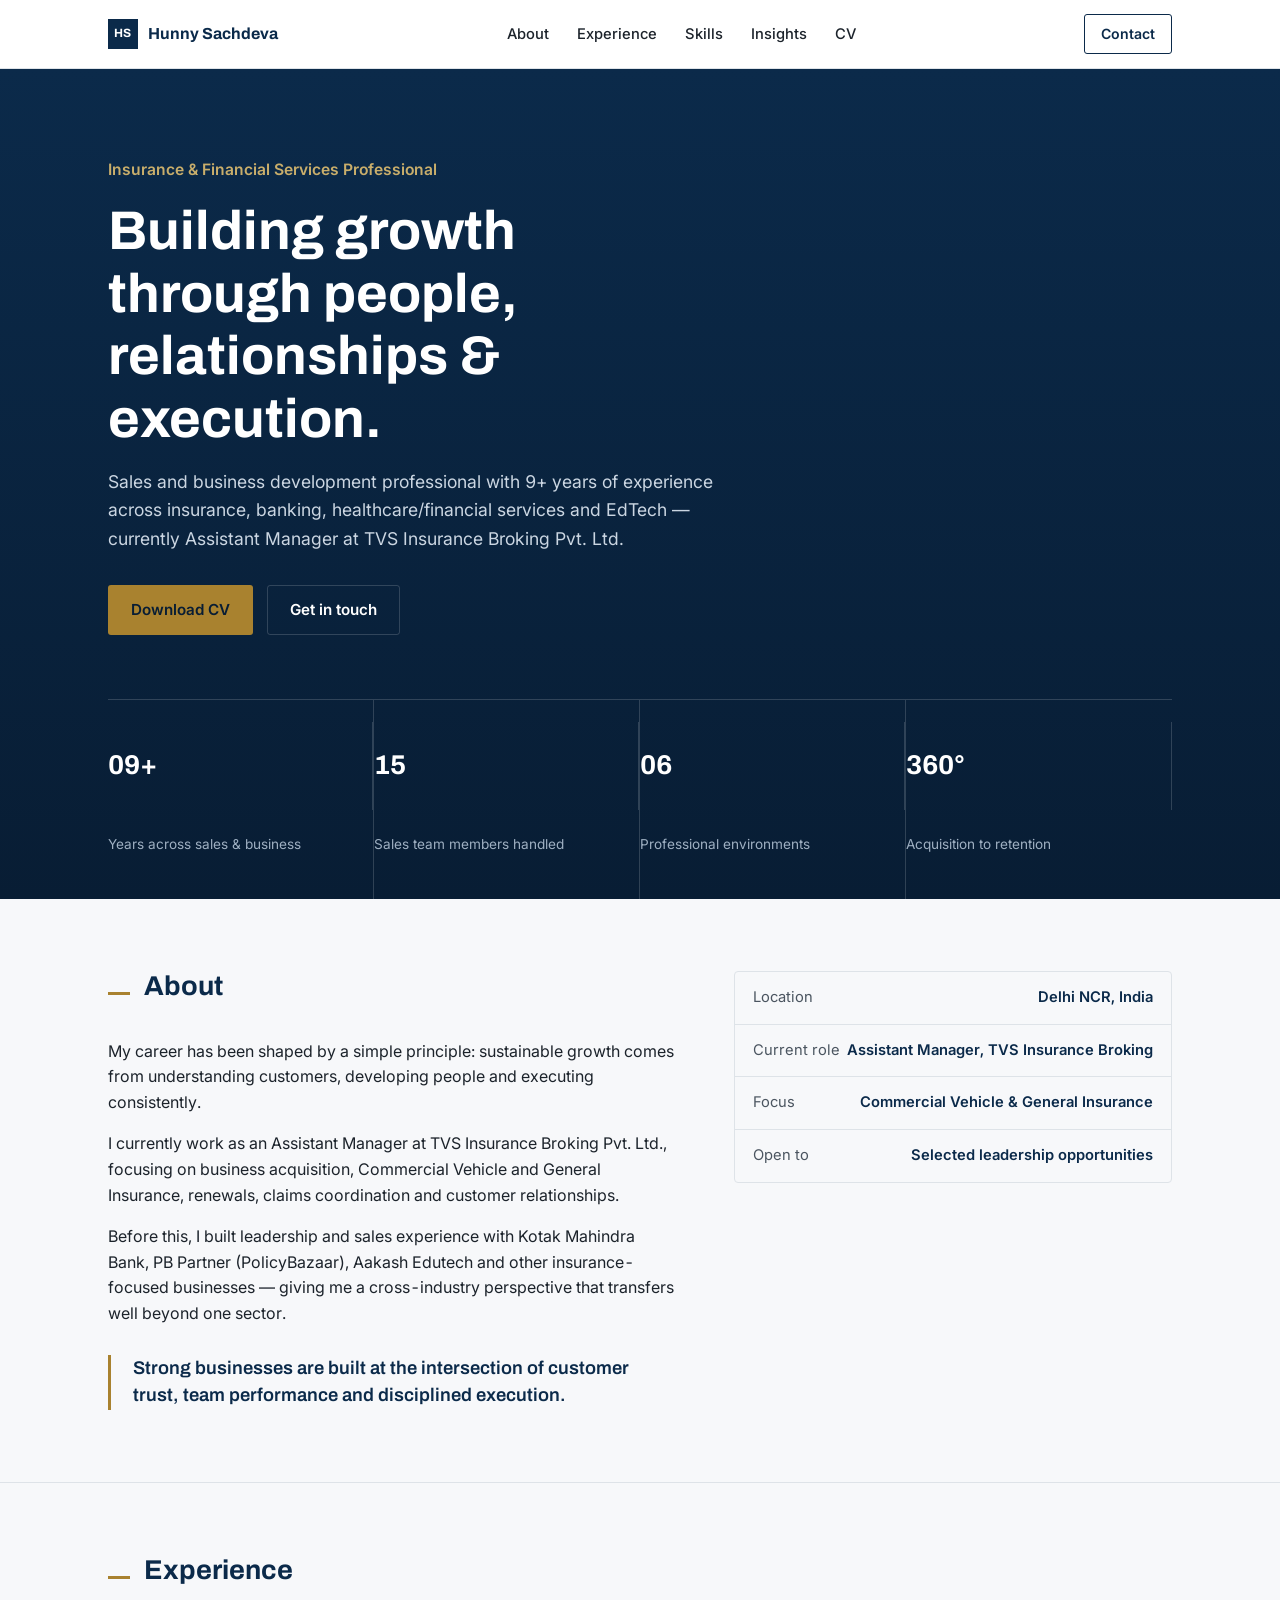
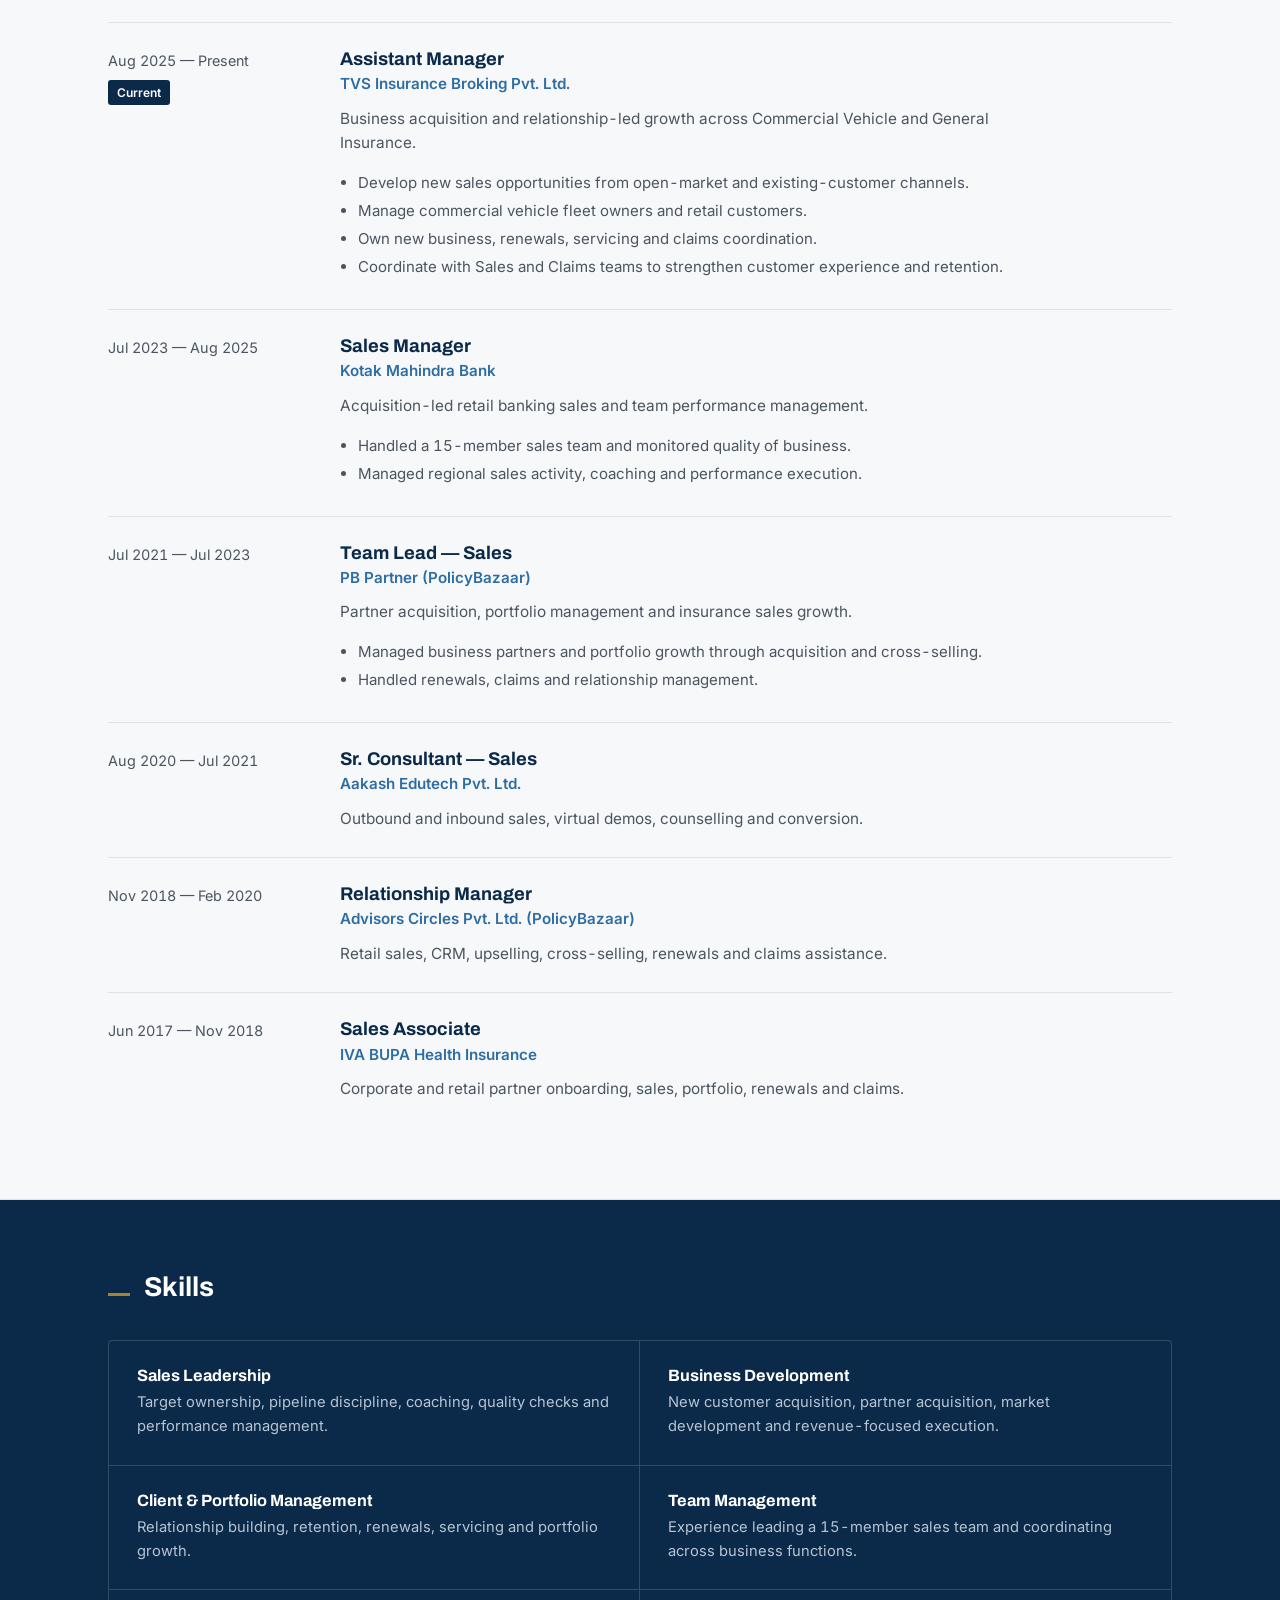
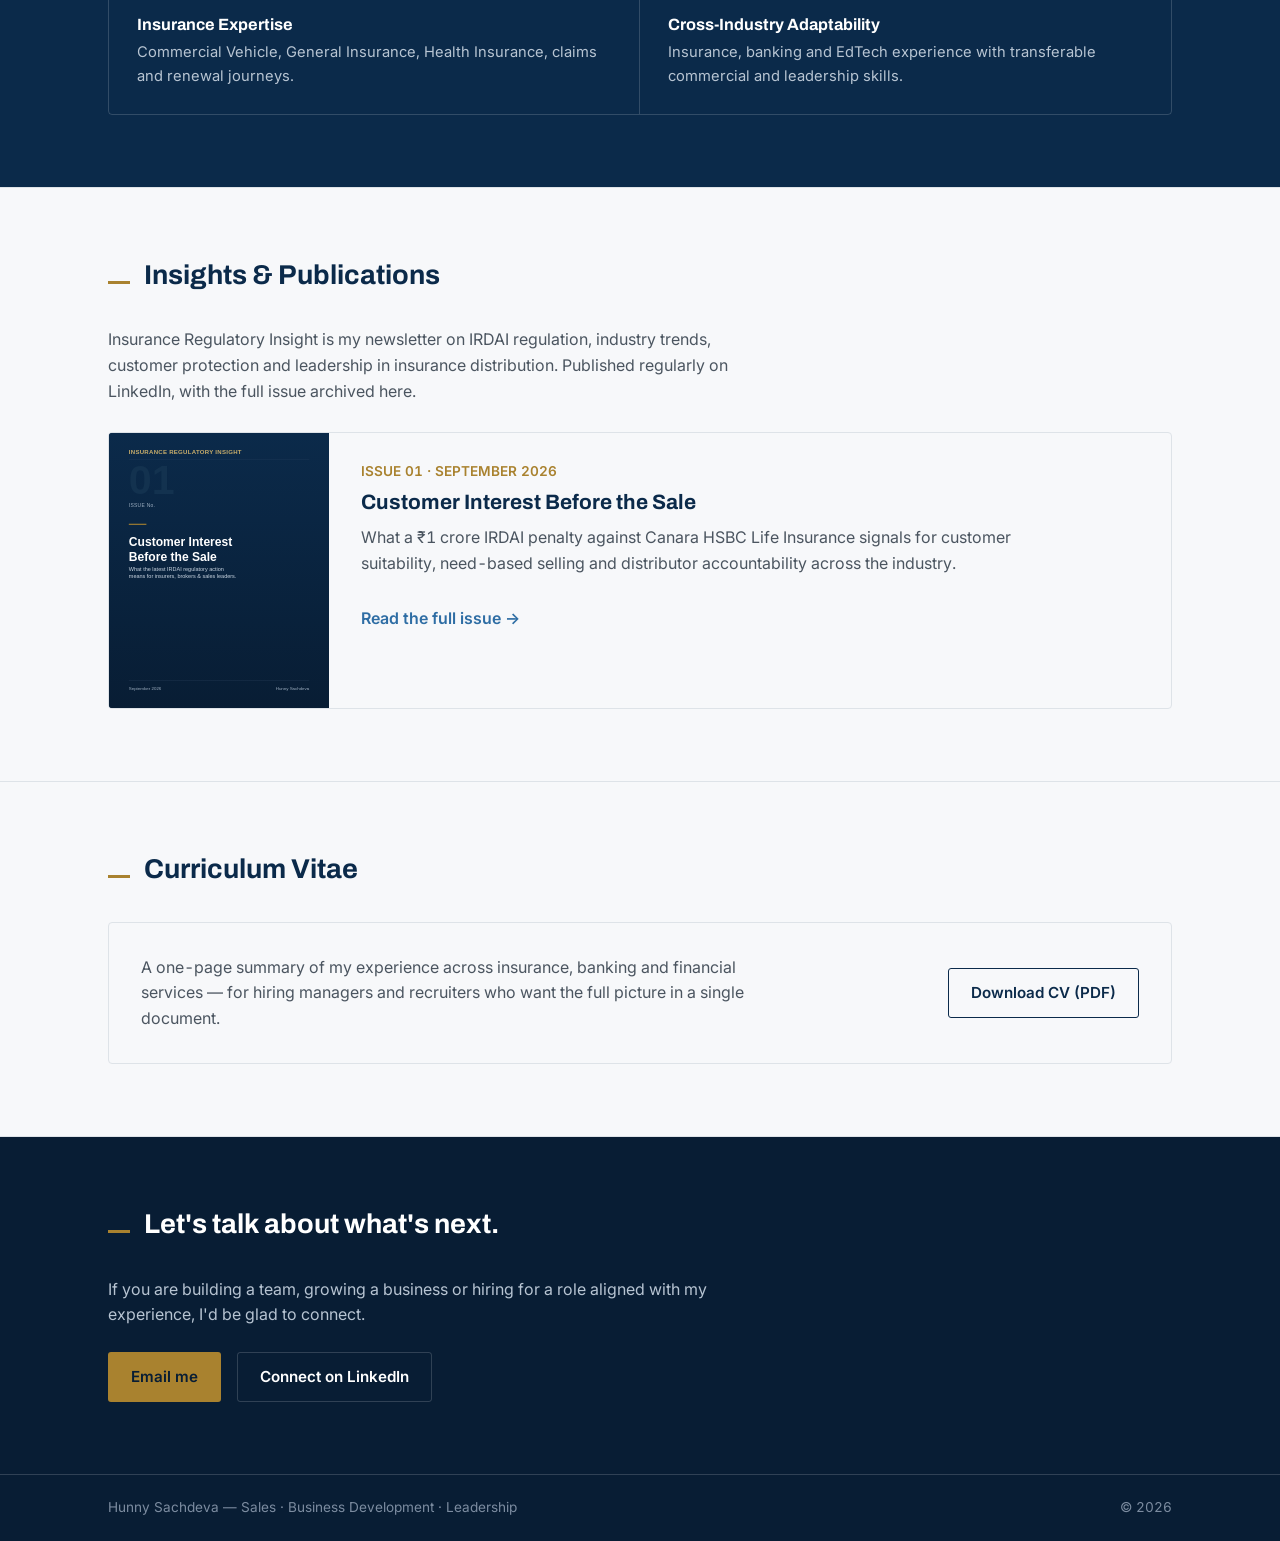
==== commit d21479cd: "Add files via upload" ====
--- a/index.html
+++ b/index.html
@@ -174,12 +174,12 @@
     <div class="section-head"><span class="tick"></span><h2>Insights &amp; Publications</h2></div>
     <p style="margin-bottom: 28px; color: var(--ink-soft);">Insurance Regulatory Insight is my newsletter on IRDAI regulation, industry trends, customer protection and leadership in insurance distribution. Published regularly on LinkedIn, with the full issue archived here.</p>
     <div class="pub-card">
-      <div class="cover"><img src="images/issue-01-cover.svg" alt="Insurance Regulatory Insight, Issue 01 cover"></div>
+      <div class="cover"><img src="issue-01-cover.svg" alt="Insurance Regulatory Insight, Issue 01 cover"></div>
       <div class="body">
         <div class="issue-tag">ISSUE 01 · SEPTEMBER 2026</div>
         <h3>Customer Interest Before the Sale</h3>
         <p>What a ₹1 crore IRDAI penalty against Canara HSBC Life Insurance signals for customer suitability, need-based selling and distributor accountability across the industry.</p>
-        <a href="issues/issue-01/index.html" class="read-link">Read the full issue →</a>
+        <a href="issue-01.html" class="read-link">Read the full issue →</a>
       </div>
     </div>
   </div>
@@ -190,7 +190,7 @@
     <div class="section-head"><span class="tick"></span><h2>Curriculum Vitae</h2></div>
     <div class="cv-block">
       <p>A one-page summary of my experience across insurance, banking and financial services — for hiring managers and recruiters who want the full picture in a single document.</p>
-      <a href="assets/Hunny-Sachdeva-CV.pdf" class="btn btn-outline on-light" download>Download CV (PDF)</a>
+      <a href="Hunny-Sachdeva-CV.pdf" class="btn btn-outline on-light" download>Download CV (PDF)</a>
     </div>
   </div>
 </section>
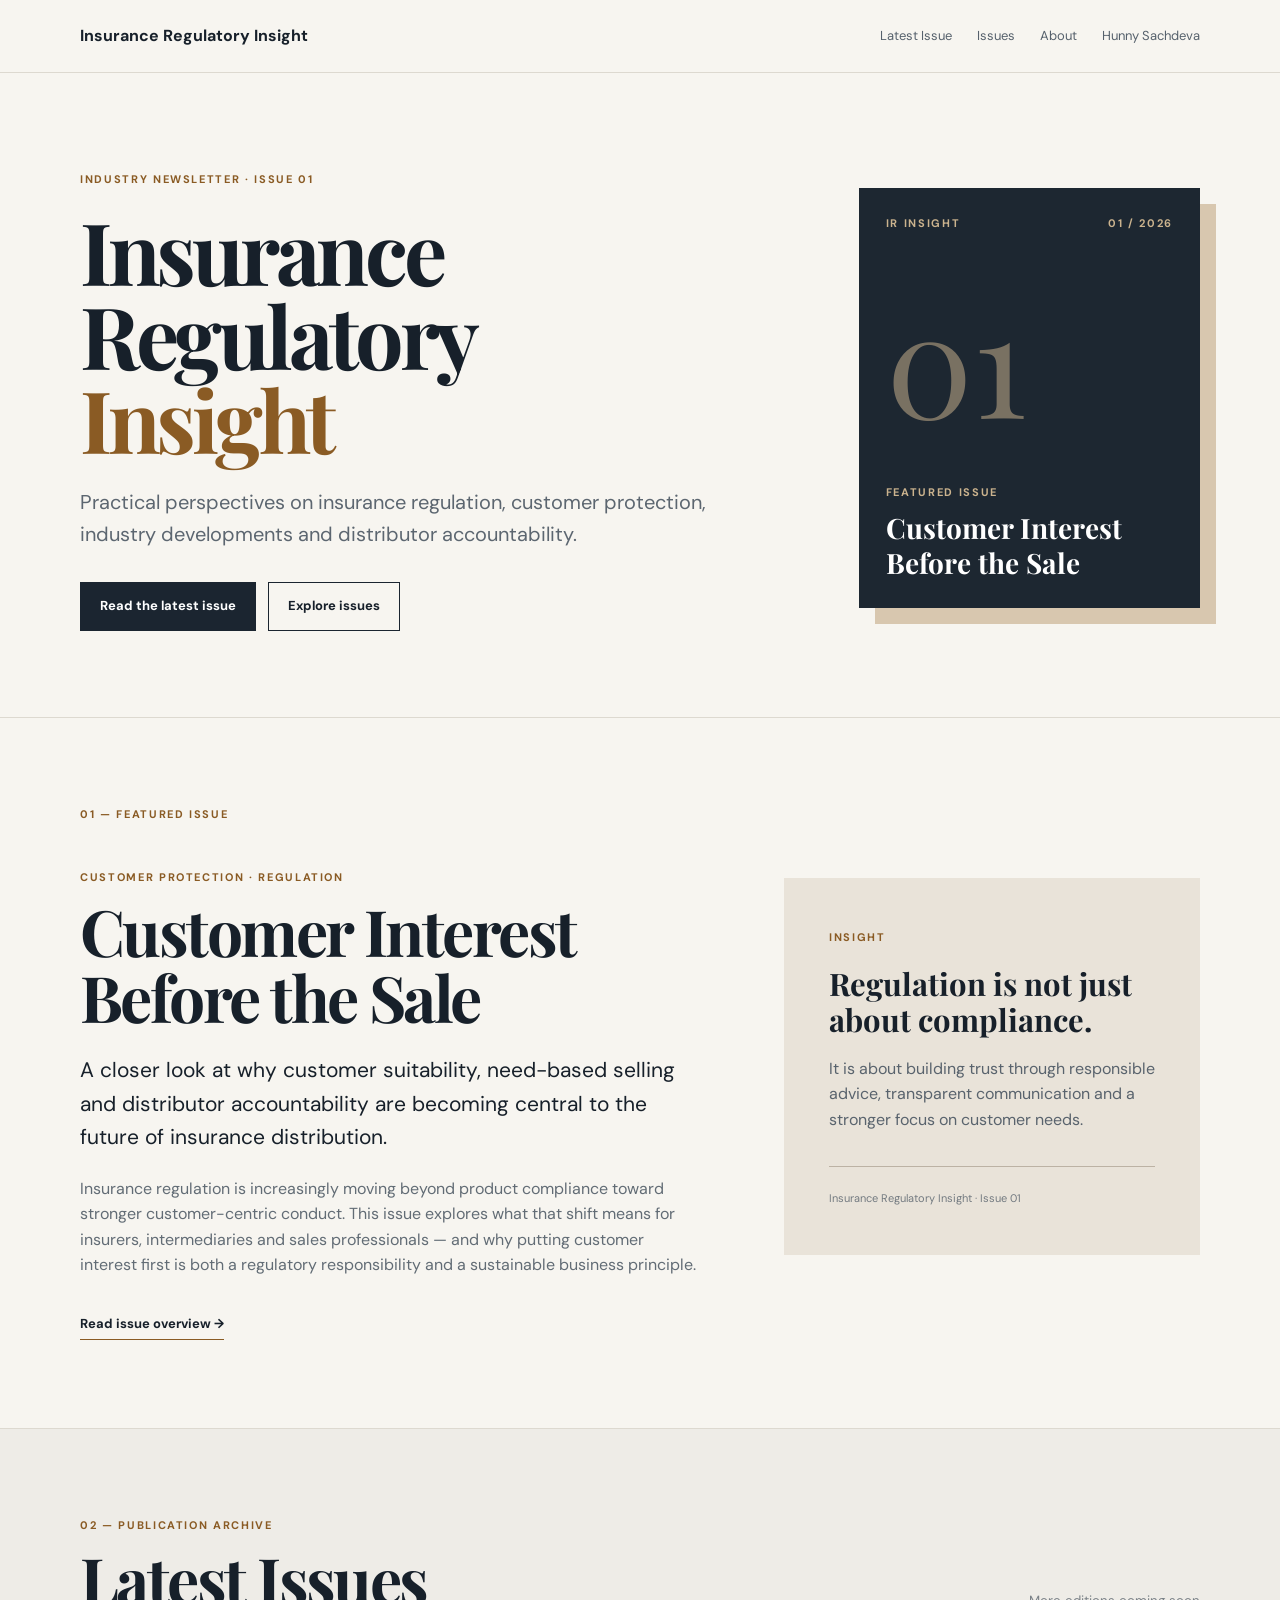
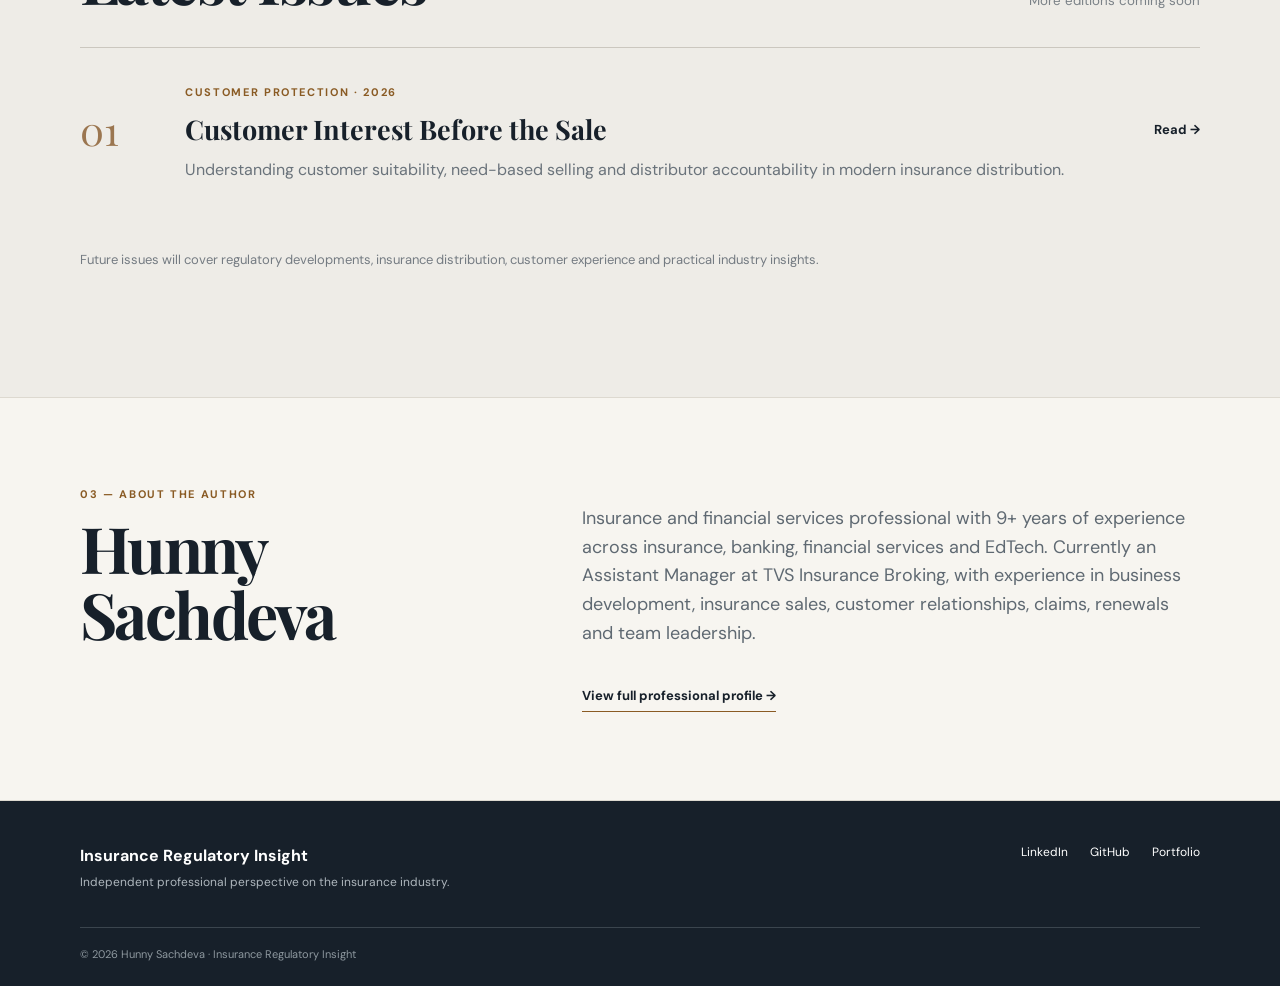
==== commit 9246a761: "Add files via upload" ====
--- a/index.html
+++ b/index.html
@@ -1,217 +1,20 @@
-<!DOCTYPE html>
+<!doctype html>
 <html lang="en">
 <head>
-<meta charset="UTF-8">
-<meta name="viewport" content="width=device-width, initial-scale=1">
-<title>Hunny Sachdeva — Insurance &amp; Financial Services Professional</title>
-<meta name="description" content="Hunny Sachdeva — Sales, business development and team leadership professional across insurance, banking and financial services. Publisher of Insurance Regulatory Insight.">
-<link rel="preconnect" href="https://fonts.googleapis.com">
-<link rel="preconnect" href="https://fonts.gstatic.com" crossorigin>
-<link href="https://fonts.googleapis.com/css2?family=Archivo:wght@600;700&family=Inter:wght@400;500;600&display=swap" rel="stylesheet">
-<link rel="stylesheet" href="style.css">
+<meta charset="utf-8"><meta name="viewport" content="width=device-width,initial-scale=1">
+<meta name="description" content="Insurance Regulatory Insight by Hunny Sachdeva — practical perspectives on insurance regulation, customer protection and industry developments.">
+<title>Insurance Regulatory Insight | Hunny Sachdeva</title>
+<link rel="preconnect" href="https://fonts.googleapis.com"><link rel="preconnect" href="https://fonts.gstatic.com" crossorigin>
+<link href="https://fonts.googleapis.com/css2?family=DM+Sans:wght@400;500;600;700&family=Playfair+Display:wght@600;700&display=swap" rel="stylesheet">
+<link rel="stylesheet" href="styles.css">
 </head>
 <body>
-
-<nav class="site-nav">
-  <div class="container">
-    <a href="#top" class="mark"><span class="chip">HS</span> Hunny Sachdeva</a>
-    <ul class="nav-links">
-      <li><a href="#about">About</a></li>
-      <li><a href="#experience">Experience</a></li>
-      <li><a href="#skills">Skills</a></li>
-      <li><a href="#insights">Insights</a></li>
-      <li><a href="#cv">CV</a></li>
-    </ul>
-    <a href="#contact" class="nav-cta">Contact</a>
-  </div>
-</nav>
-
-<header class="hero" id="top">
-  <div class="container">
-    <div class="eyebrow">Insurance &amp; Financial Services Professional</div>
-    <h1>Building growth through people, relationships &amp; execution.</h1>
-    <p class="lede">Sales and business development professional with 9+ years of experience across insurance, banking, healthcare/financial services and EdTech — currently Assistant Manager at TVS Insurance Broking Pvt. Ltd.</p>
-    <div class="actions">
-      <a href="#cv" class="btn btn-primary">Download CV</a>
-      <a href="#contact" class="btn btn-outline">Get in touch</a>
-    </div>
-
-    <div class="stat-strip">
-      <div><div class="num">09+</div><div class="label">Years across sales &amp; business</div></div>
-      <div><div class="num">15</div><div class="label">Sales team members handled</div></div>
-      <div><div class="num">06</div><div class="label">Professional environments</div></div>
-      <div><div class="num">360°</div><div class="label">Acquisition to retention</div></div>
-    </div>
-  </div>
-</header>
-
-<section id="about">
-  <div class="container two-col">
-    <div>
-      <div class="section-head"><span class="tick"></span><h2>About</h2></div>
-      <p>My career has been shaped by a simple principle: sustainable growth comes from understanding customers, developing people and executing consistently.</p>
-      <p>I currently work as an Assistant Manager at TVS Insurance Broking Pvt. Ltd., focusing on business acquisition, Commercial Vehicle and General Insurance, renewals, claims coordination and customer relationships.</p>
-      <p>Before this, I built leadership and sales experience with Kotak Mahindra Bank, PB Partner (PolicyBazaar), Aakash Edutech and other insurance-focused businesses — giving me a cross-industry perspective that transfers well beyond one sector.</p>
-      <div class="quote">Strong businesses are built at the intersection of customer trust, team performance and disciplined execution.</div>
-    </div>
-    <div class="fact-list">
-      <div><span>Location</span><span>Delhi NCR, India</span></div>
-      <div><span>Current role</span><span>Assistant Manager, TVS Insurance Broking</span></div>
-      <div><span>Focus</span><span>Commercial Vehicle &amp; General Insurance</span></div>
-      <div><span>Open to</span><span>Selected leadership opportunities</span></div>
-    </div>
-  </div>
-</section>
-
-<section id="experience">
-  <div class="container">
-    <div class="section-head"><span class="tick"></span><h2>Experience</h2></div>
-
-    <div class="timeline-row">
-      <div class="when">Aug 2025 — Present<br><span class="current-tag">Current</span></div>
-      <div>
-        <h3>Assistant Manager</h3>
-        <div class="company">TVS Insurance Broking Pvt. Ltd.</div>
-        <p>Business acquisition and relationship-led growth across Commercial Vehicle and General Insurance.</p>
-        <ul>
-          <li>Develop new sales opportunities from open-market and existing-customer channels.</li>
-          <li>Manage commercial vehicle fleet owners and retail customers.</li>
-          <li>Own new business, renewals, servicing and claims coordination.</li>
-          <li>Coordinate with Sales and Claims teams to strengthen customer experience and retention.</li>
-        </ul>
-      </div>
-    </div>
-
-    <div class="timeline-row">
-      <div class="when">Jul 2023 — Aug 2025</div>
-      <div>
-        <h3>Sales Manager</h3>
-        <div class="company">Kotak Mahindra Bank</div>
-        <p>Acquisition-led retail banking sales and team performance management.</p>
-        <ul>
-          <li>Handled a 15-member sales team and monitored quality of business.</li>
-          <li>Managed regional sales activity, coaching and performance execution.</li>
-        </ul>
-      </div>
-    </div>
-
-    <div class="timeline-row">
-      <div class="when">Jul 2021 — Jul 2023</div>
-      <div>
-        <h3>Team Lead — Sales</h3>
-        <div class="company">PB Partner (PolicyBazaar)</div>
-        <p>Partner acquisition, portfolio management and insurance sales growth.</p>
-        <ul>
-          <li>Managed business partners and portfolio growth through acquisition and cross-selling.</li>
-          <li>Handled renewals, claims and relationship management.</li>
-        </ul>
-      </div>
-    </div>
-
-    <div class="timeline-row">
-      <div class="when">Aug 2020 — Jul 2021</div>
-      <div>
-        <h3>Sr. Consultant — Sales</h3>
-        <div class="company">Aakash Edutech Pvt. Ltd.</div>
-        <p>Outbound and inbound sales, virtual demos, counselling and conversion.</p>
-      </div>
-    </div>
-
-    <div class="timeline-row">
-      <div class="when">Nov 2018 — Feb 2020</div>
-      <div>
-        <h3>Relationship Manager</h3>
-        <div class="company">Advisors Circles Pvt. Ltd. (PolicyBazaar)</div>
-        <p>Retail sales, CRM, upselling, cross-selling, renewals and claims assistance.</p>
-      </div>
-    </div>
-
-    <div class="timeline-row">
-      <div class="when">Jun 2017 — Nov 2018</div>
-      <div>
-        <h3>Sales Associate</h3>
-        <div class="company">IVA BUPA Health Insurance</div>
-        <p>Corporate and retail partner onboarding, sales, portfolio, renewals and claims.</p>
-      </div>
-    </div>
-  </div>
-</section>
-
-<section id="skills" class="skills-section">
-  <div class="container">
-    <div class="section-head"><span class="tick"></span><h2>Skills</h2></div>
-    <div class="skills-grid">
-      <div>
-        <h3>Sales Leadership</h3>
-        <p>Target ownership, pipeline discipline, coaching, quality checks and performance management.</p>
-      </div>
-      <div>
-        <h3>Business Development</h3>
-        <p>New customer acquisition, partner acquisition, market development and revenue-focused execution.</p>
-      </div>
-      <div>
-        <h3>Client &amp; Portfolio Management</h3>
-        <p>Relationship building, retention, renewals, servicing and portfolio growth.</p>
-      </div>
-      <div>
-        <h3>Team Management</h3>
-        <p>Experience leading a 15-member sales team and coordinating across business functions.</p>
-      </div>
-      <div>
-        <h3>Insurance Expertise</h3>
-        <p>Commercial Vehicle, General Insurance, Health Insurance, claims and renewal journeys.</p>
-      </div>
-      <div>
-        <h3>Cross-Industry Adaptability</h3>
-        <p>Insurance, banking and EdTech experience with transferable commercial and leadership skills.</p>
-      </div>
-    </div>
-  </div>
-</section>
-
-<section id="insights">
-  <div class="container">
-    <div class="section-head"><span class="tick"></span><h2>Insights &amp; Publications</h2></div>
-    <p style="margin-bottom: 28px; color: var(--ink-soft);">Insurance Regulatory Insight is my newsletter on IRDAI regulation, industry trends, customer protection and leadership in insurance distribution. Published regularly on LinkedIn, with the full issue archived here.</p>
-    <div class="pub-card">
-      <div class="cover"><img src="issue-01-cover.svg" alt="Insurance Regulatory Insight, Issue 01 cover"></div>
-      <div class="body">
-        <div class="issue-tag">ISSUE 01 · SEPTEMBER 2026</div>
-        <h3>Customer Interest Before the Sale</h3>
-        <p>What a ₹1 crore IRDAI penalty against Canara HSBC Life Insurance signals for customer suitability, need-based selling and distributor accountability across the industry.</p>
-        <a href="issue-01.html" class="read-link">Read the full issue →</a>
-      </div>
-    </div>
-  </div>
-</section>
-
-<section id="cv">
-  <div class="container">
-    <div class="section-head"><span class="tick"></span><h2>Curriculum Vitae</h2></div>
-    <div class="cv-block">
-      <p>A one-page summary of my experience across insurance, banking and financial services — for hiring managers and recruiters who want the full picture in a single document.</p>
-      <a href="Hunny-Sachdeva-CV.pdf" class="btn btn-outline on-light" download>Download CV (PDF)</a>
-    </div>
-  </div>
-</section>
-
-<section id="contact" class="contact-section">
-  <div class="container">
-    <div class="section-head"><span class="tick"></span><h2>Let's talk about what's next.</h2></div>
-    <p>If you are building a team, growing a business or hiring for a role aligned with my experience, I'd be glad to connect.</p>
-    <div class="contact-links">
-      <a href="mailto:hunnysachdeva1@outlook.com" class="btn btn-primary">Email me</a>
-      <a href="https://www.linkedin.com/in/hunny-sachdeva-1792b5111" class="btn btn-outline" target="_blank" rel="noopener">Connect on LinkedIn</a>
-    </div>
-  </div>
-</section>
-
-<footer class="site-footer">
-  <div class="container">
-    <span>Hunny Sachdeva — Sales · Business Development · Leadership</span>
-    <span>© 2026</span>
-  </div>
-</footer>
-
-</body>
-</html>
+<header><div class="wrap nav"><a class="brand" href="./">Insurance Regulatory Insight</a><nav><a href="#latest">Latest Issue</a><a href="#issues">Issues</a><a href="#author">About</a><a href="https://hunnysachdeva.github.io/" target="_blank">Hunny Sachdeva</a></nav></div></header>
+<main>
+<section class="hero"><div class="wrap hero-grid"><div><span class="eyebrow">INDUSTRY NEWSLETTER · ISSUE 01</span><h1>Insurance Regulatory<br><em>Insight</em></h1><p class="lead">Practical perspectives on insurance regulation, customer protection, industry developments and distributor accountability.</p><div class="actions"><a class="button primary" href="#latest">Read the latest issue</a><a class="button" href="#issues">Explore issues</a></div></div><aside class="publication-card"><div class="card-top"><span>IR INSIGHT</span><span>01 / 2026</span></div><div class="card-mark">01</div><div><span class="card-label">FEATURED ISSUE</span><strong>Customer Interest<br>Before the Sale</strong></div></aside></div></section>
+<section id="latest" class="section"><div class="wrap"><div class="label">01 — FEATURED ISSUE</div><div class="issue-grid"><div><p class="kicker">CUSTOMER PROTECTION · REGULATION</p><h2>Customer Interest<br>Before the Sale</h2><p class="summary">A closer look at why customer suitability, need-based selling and distributor accountability are becoming central to the future of insurance distribution.</p><p class="copy">Insurance regulation is increasingly moving beyond product compliance toward stronger customer-centric conduct. This issue explores what that shift means for insurers, intermediaries and sales professionals — and why putting customer interest first is both a regulatory responsibility and a sustainable business principle.</p><a class="link" href="#issue-note">Read issue overview →</a></div><div class="fact" id="issue-note"><span>INSIGHT</span><h3>Regulation is not just about compliance.</h3><p>It is about building trust through responsible advice, transparent communication and a stronger focus on customer needs.</p><hr><small>Insurance Regulatory Insight · Issue 01</small></div></div></div></section>
+<section id="issues" class="section archive"><div class="wrap"><div class="archive-head"><div><div class="label">02 — PUBLICATION ARCHIVE</div><h2>Latest Issues</h2></div><small>More editions coming soon</small></div><article class="issue-row"><div class="num">01</div><div><span>CUSTOMER PROTECTION · 2026</span><h3>Customer Interest Before the Sale</h3><p>Understanding customer suitability, need-based selling and distributor accountability in modern insurance distribution.</p></div><a href="#latest">Read →</a></article><p class="coming">Future issues will cover regulatory developments, insurance distribution, customer experience and practical industry insights.</p></div></section>
+<section id="author" class="section"><div class="wrap author-grid"><div><div class="label">03 — ABOUT THE AUTHOR</div><h2>Hunny Sachdeva</h2></div><div><p class="author-copy">Insurance and financial services professional with 9+ years of experience across insurance, banking, financial services and EdTech. Currently an Assistant Manager at TVS Insurance Broking, with experience in business development, insurance sales, customer relationships, claims, renewals and team leadership.</p><a class="link" href="https://hunnysachdeva.github.io/" target="_blank">View full professional profile →</a></div></div></section>
+</main>
+<footer><div class="wrap footer-grid"><div><strong>Insurance Regulatory Insight</strong><span>Independent professional perspective on the insurance industry.</span></div><div class="footer-links"><a href="https://www.linkedin.com/in/hunnysachdeva/" target="_blank">LinkedIn</a><a href="https://github.com/Hunnysachdeva" target="_blank">GitHub</a><a href="https://hunnysachdeva.github.io/" target="_blank">Portfolio</a></div></div><div class="wrap copyright">© 2026 Hunny Sachdeva · Insurance Regulatory Insight</div></footer>
+</body></html>
--- a/styles.css
+++ b/styles.css
@@ -0,0 +1 @@
+*{box-sizing:border-box}html{scroll-behavior:smooth}body{margin:0;background:#f7f5f0;color:#17202a;font-family:'DM Sans',sans-serif;line-height:1.6}a{text-decoration:none;color:inherit}.wrap{width:min(1120px,calc(100% - 40px));margin:auto}header{border-bottom:1px solid #ddd9d0;background:#f7f5f0;position:sticky;top:0;z-index:10}.nav{height:72px;display:flex;align-items:center;justify-content:space-between}.brand{font-weight:700}.nav nav{display:flex;gap:25px;font-size:13px;color:#56616c}.hero{padding:92px 0 86px;border-bottom:1px solid #ddd9d0}.hero-grid{display:grid;grid-template-columns:1.35fr .65fr;gap:70px;align-items:center}.eyebrow,.label,.kicker,.card-top,.card-label,.fact>span,.issue-row>div>span{font-size:11px;font-weight:700;letter-spacing:.15em;color:#8a5b24}.hero h1{font-family:'Playfair Display',serif;font-size:clamp(52px,7vw,86px);line-height:.98;letter-spacing:-.05em;margin:18px 0 25px}.hero h1 em{font-style:normal;color:#8a5b24}.lead{max-width:680px;font-size:20px;color:#5c6670}.actions{display:flex;gap:12px;margin-top:32px;flex-wrap:wrap}.button{padding:13px 19px;border:1px solid #1b2530;font-size:13px;font-weight:700}.primary{background:#1b2530;color:white}.publication-card{min-height:420px;background:#1d2731;color:white;padding:27px;display:flex;flex-direction:column;justify-content:space-between;box-shadow:16px 16px 0 #d8c7af}.card-top{color:#cbb38e;display:flex;justify-content:space-between}.card-mark{font-family:'Playfair Display',serif;font-size:145px;line-height:1;color:#cbb38e88}.card-label{display:block;color:#cbb38e;margin-bottom:10px}.publication-card strong{font-family:'Playfair Display',serif;font-size:28px;line-height:1.15}.section{padding:88px 0;border-bottom:1px solid #ddd9d0}.issue-grid{display:grid;grid-template-columns:1.2fr .8fr;gap:80px;margin-top:34px}.section h2{font-family:'Playfair Display',serif;font-size:clamp(40px,5vw,64px);line-height:1.02;letter-spacing:-.04em;margin:12px 0 25px}.summary{font-size:21px;max-width:720px}.copy{color:#626c75;max-width:690px}.link{display:inline-block;margin-top:20px;font-size:13px;font-weight:700;border-bottom:1px solid #8a5b24;padding-bottom:4px}.fact{background:#e9e3d9;padding:45px;align-self:start;margin-top:20px}.fact h3{font-family:'Playfair Display',serif;font-size:31px;line-height:1.15;margin:18px 0}.fact p{color:#59636d}.fact hr{border:0;border-top:1px solid #bcb2a4;margin:34px 0 17px}.fact small{font-size:11px;color:#737a80}.archive{background:#eeece7}.archive-head{display:flex;justify-content:space-between;align-items:end;margin-bottom:35px}.archive-head h2{margin-bottom:0}.archive-head small{color:#7a8187}.issue-row{display:grid;grid-template-columns:80px 1fr 80px;gap:25px;align-items:center;padding:30px 0;border-top:1px solid #cbc7bf}.num{font-family:'Playfair Display',serif;font-size:40px;color:#9b7650}.issue-row h3{font-family:'Playfair Display',serif;font-size:27px;margin:5px 0}.issue-row p{margin:0;color:#6a737b}.issue-row>a{font-size:13px;font-weight:700;text-align:right}.coming{padding:25px 0;color:#747b82;font-size:13px}.author-grid{display:grid;grid-template-columns:.8fr 1.2fr;gap:90px}.author-copy{font-size:18px;color:#5f6972;max-width:700px}footer{background:#17202a;color:white;padding:42px 0 22px}.footer-grid{display:flex;justify-content:space-between;gap:30px}.footer-grid span{display:block;color:#aeb6bd;font-size:12px;margin-top:5px}.footer-links{display:flex;gap:22px;font-size:12px}.copyright{border-top:1px solid #3b454e;margin-top:35px;padding-top:18px;color:#8e989f;font-size:11px}@media(max-width:760px){.nav nav{display:none}.hero{padding:65px 0}.hero-grid,.issue-grid,.author-grid{grid-template-columns:1fr;gap:42px}.publication-card{min-height:330px}.hero h1{font-size:58px}.issue-row{grid-template-columns:50px 1fr}.issue-row>a{grid-column:2;text-align:left}.archive-head,.footer-grid{display:block}.footer-links{margin-top:20px}.section{padding:65px 0}}
